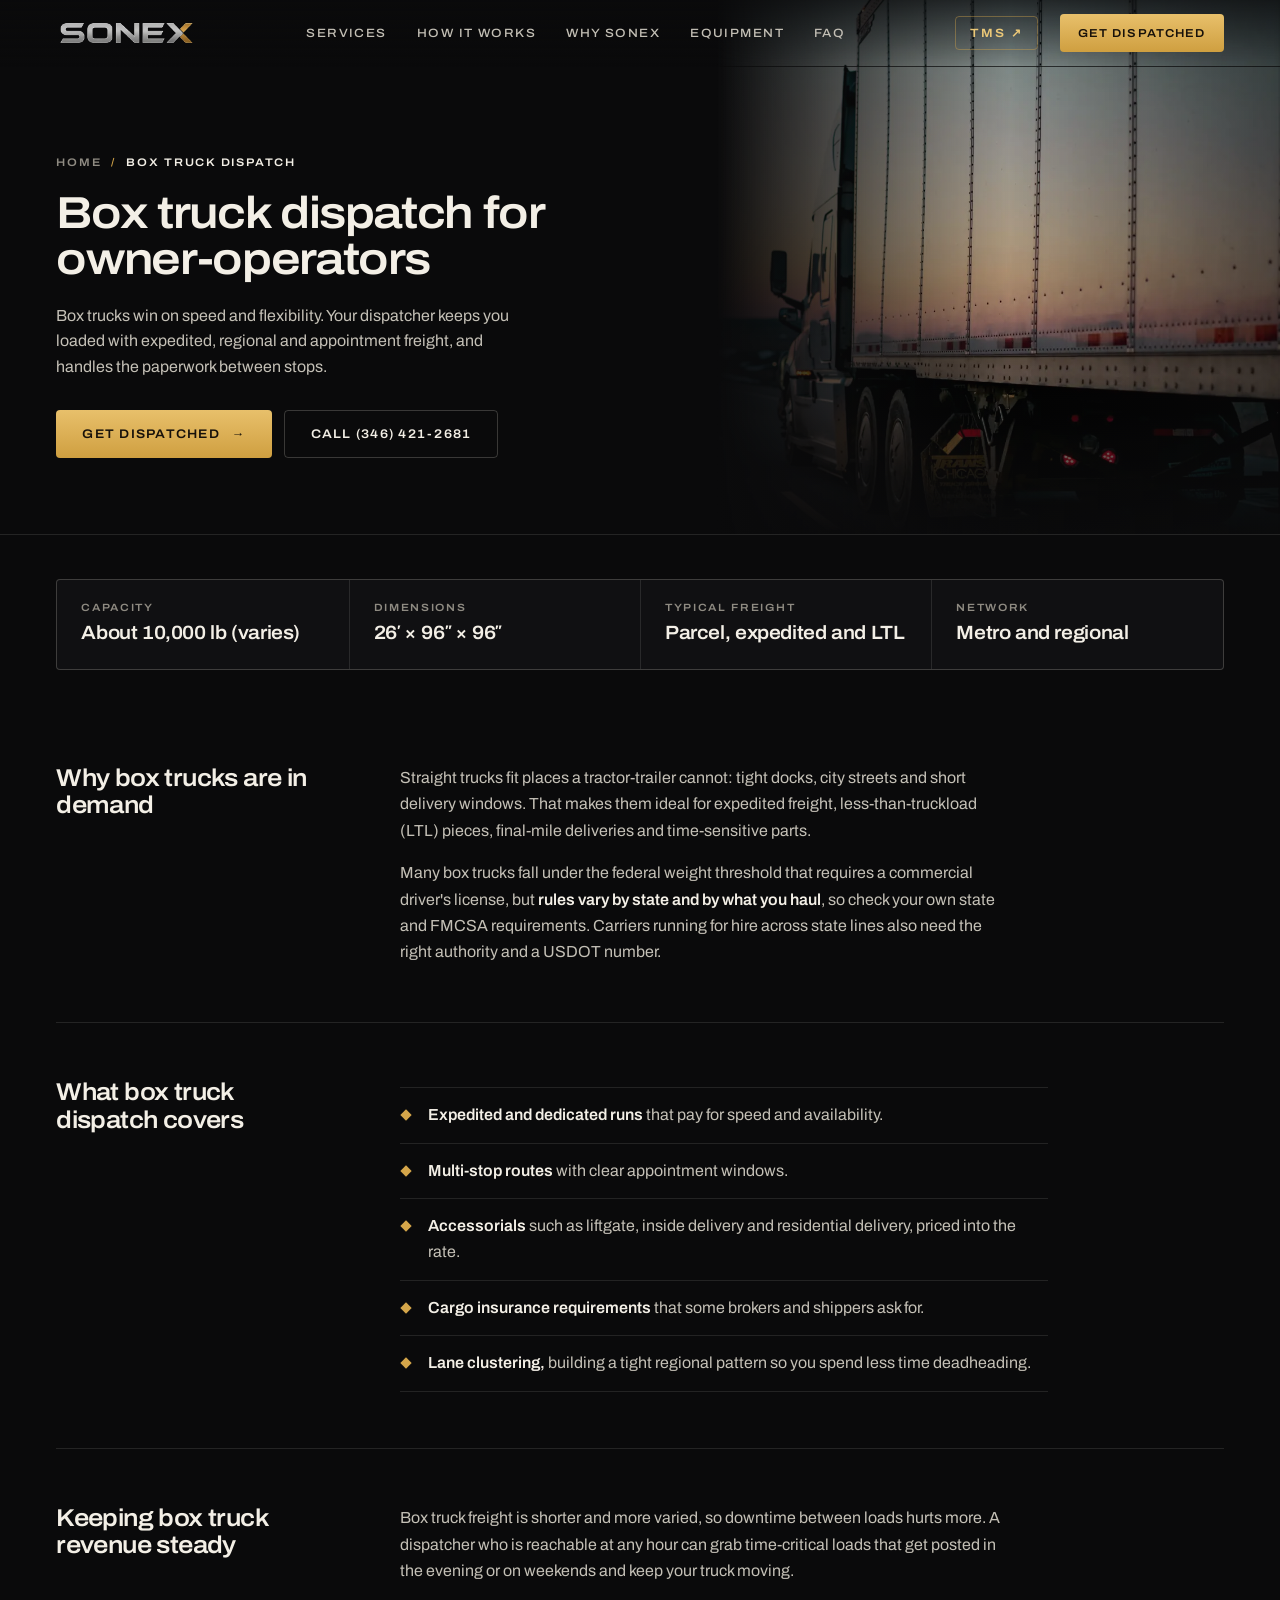
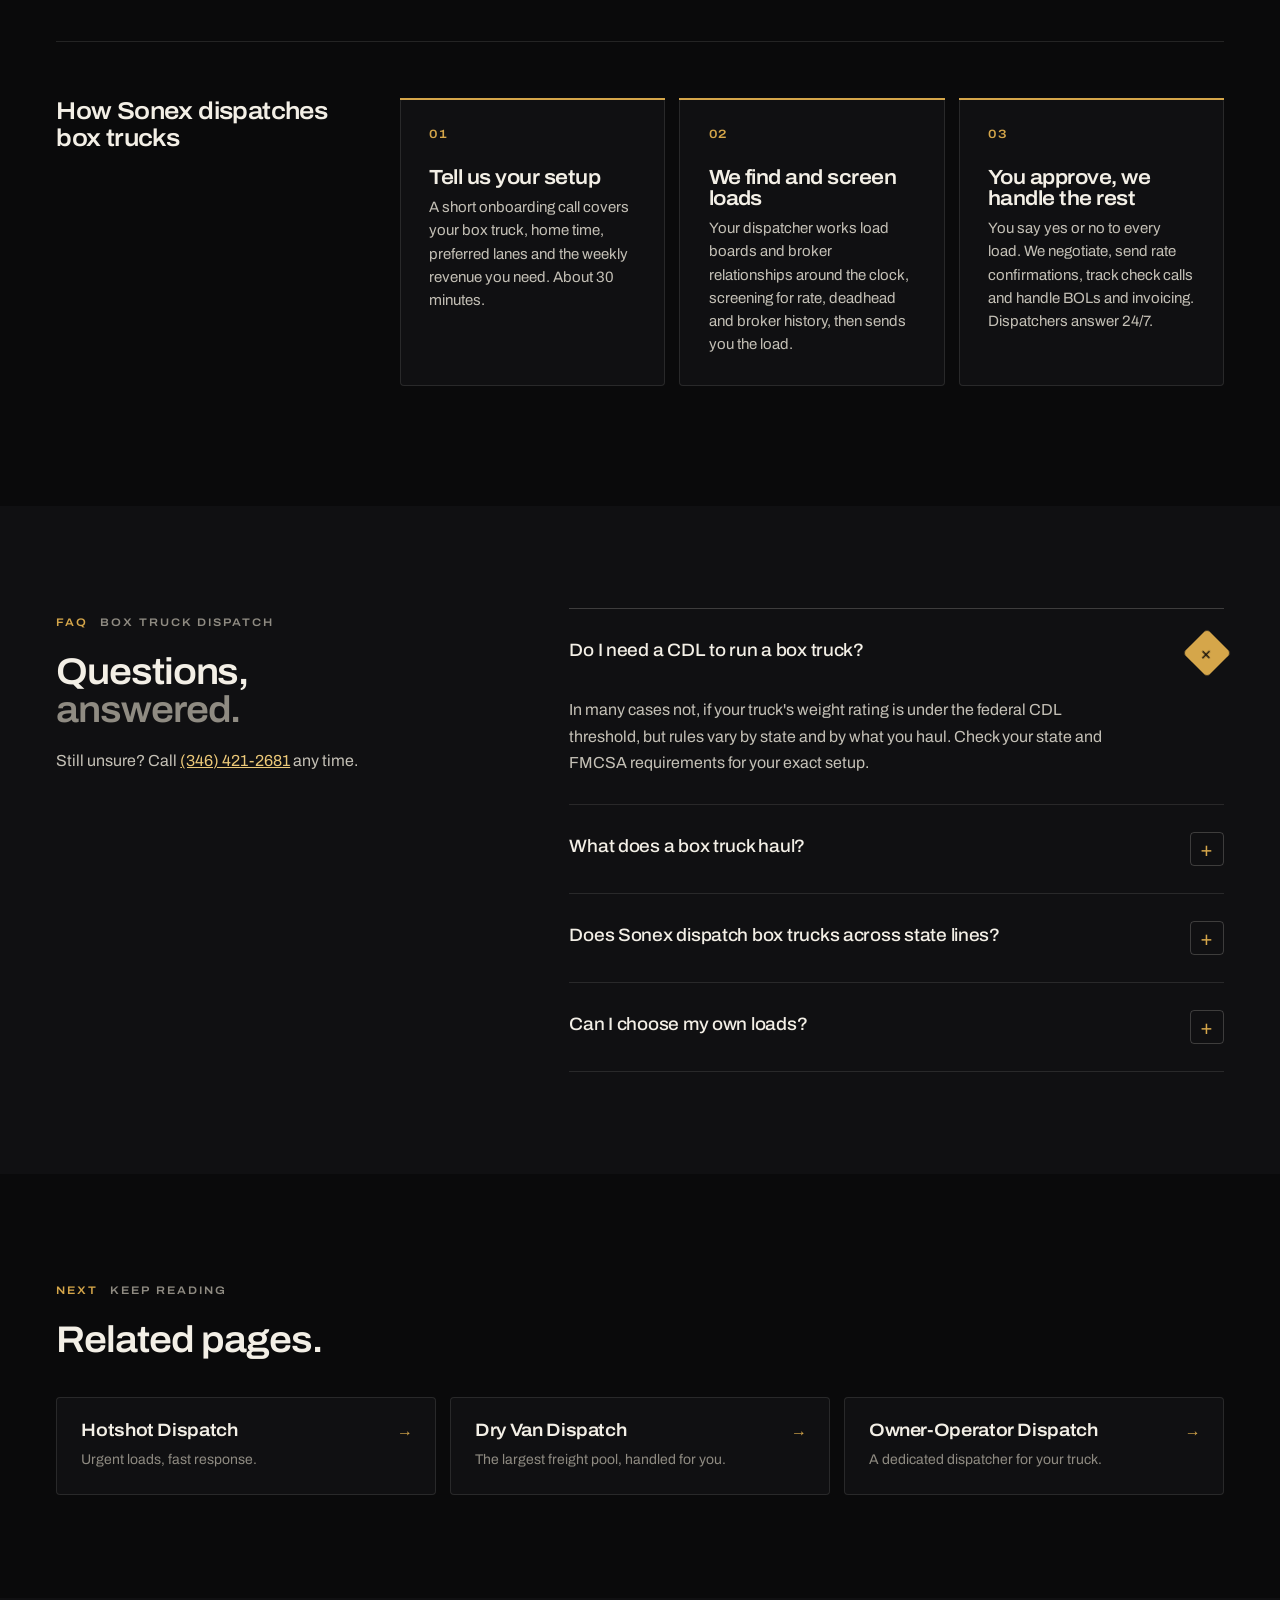
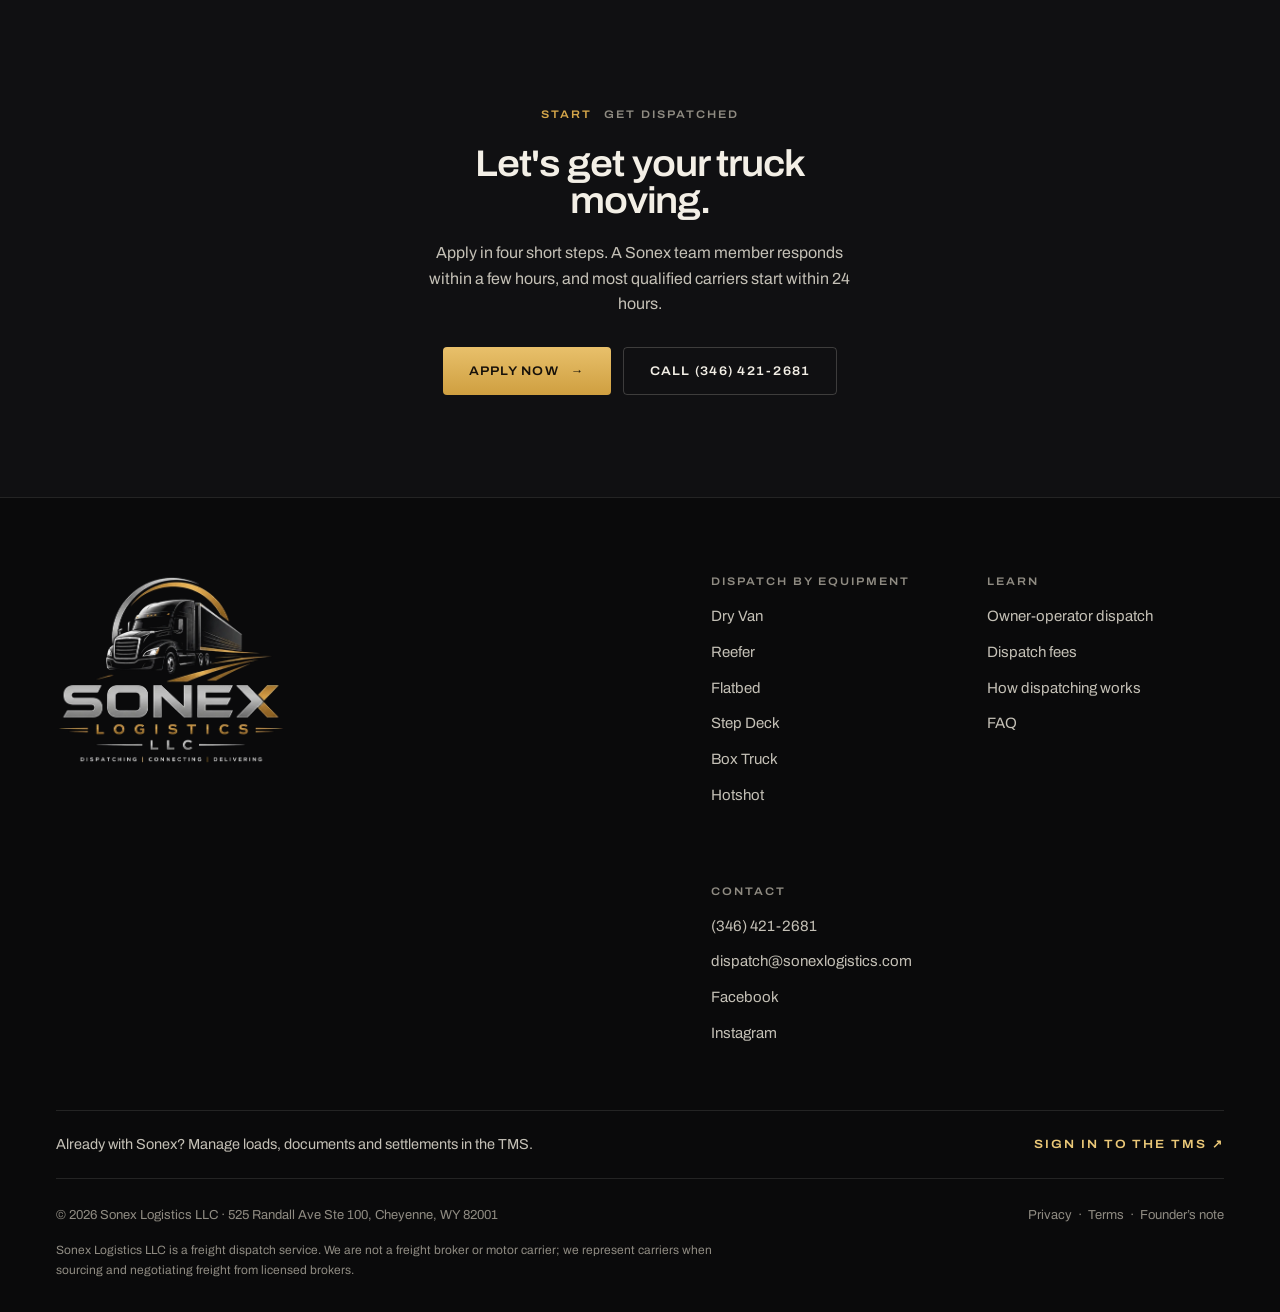
==== box-truck-dispatch.html @ 04ffe1ba "Add nine SEO pages: equipment, owner-operator dispatch, fees, how dispatching works Dedicated pages " ====
<!DOCTYPE html>
<html lang="en">
<head>
<meta charset="UTF-8" />
<meta name="viewport" content="width=device-width, initial-scale=1" />
<title>Box Truck Dispatch Service | Sonex Logistics</title>
<meta name="description" content="Box truck dispatch for owner-operators in all 48 states. Expedited and regional loads found, rates negotiated, paperwork done. Call (346) 421-2681." />
<link rel="canonical" href="https://sonexlogistics.com/box-truck-dispatch" />
<meta name="robots" content="index,follow,max-image-preview:large,max-snippet:-1,max-video-preview:-1" />
<meta name="author" content="Sonex Logistics LLC" />
<link rel="icon" type="image/png" href="/img/favicon-64.png" />
<link rel="apple-touch-icon" href="/img/favicon.png" />
<meta property="og:site_name" content="Sonex Logistics" /><meta property="og:locale" content="en_US" /><meta property="og:type" content="website" />
<meta property="og:title" content="Box Truck Dispatch Service | Sonex Logistics" /><meta property="og:description" content="Box truck dispatch for owner-operators in all 48 states. Expedited and regional loads found, rates negotiated, paperwork done. Call (346) 421-2681." /><meta property="og:url" content="https://sonexlogistics.com/box-truck-dispatch" />
<meta property="og:image" content="https://sonexlogistics.com/img/og-image.jpg" /><meta property="og:image:width" content="1200" /><meta property="og:image:height" content="630" />
<meta name="twitter:card" content="summary_large_image" /><meta name="twitter:title" content="Box Truck Dispatch Service | Sonex Logistics" /><meta name="twitter:description" content="Box truck dispatch for owner-operators in all 48 states. Expedited and regional loads found, rates negotiated, paperwork done. Call (346) 421-2681." /><meta name="twitter:image" content="https://sonexlogistics.com/img/og-image.jpg" />
<meta name="theme-color" content="#0a0a0b" />
<link rel="preload" href="/fonts/archivo.woff2" as="font" type="font/woff2" crossorigin />
<link rel="stylesheet" href="/site.css" />
<script type="application/ld+json">{"@context":"https://schema.org","@graph":[{"@type":"WebPage","@id":"https://sonexlogistics.com/box-truck-dispatch#webpage","url":"https://sonexlogistics.com/box-truck-dispatch","name":"Box Truck Dispatch Service | Sonex Logistics","description":"Box truck dispatch for owner-operators in all 48 states. Expedited and regional loads found, rates negotiated, paperwork done. Call (346) 421-2681.","inLanguage":"en-US","isPartOf":{"@id":"https://sonexlogistics.com/#website"},"about":{"@id":"https://sonexlogistics.com/#organization"},"breadcrumb":{"@id":"https://sonexlogistics.com/box-truck-dispatch#breadcrumb"},"speakable":{"@type":"SpeakableSpecification","cssSelector":["h1",".lead","#fqL .q:first-child .a p"]}},{"@type":"BreadcrumbList","@id":"https://sonexlogistics.com/box-truck-dispatch#breadcrumb","itemListElement":[{"@type":"ListItem","position":1,"name":"Home","item":"https://sonexlogistics.com/"},{"@type":"ListItem","position":2,"name":"Box Truck Dispatch","item":"https://sonexlogistics.com/box-truck-dispatch"}]},{"@type":"Service","@id":"https://sonexlogistics.com/box-truck-dispatch#service","name":"Box truck dispatch service","serviceType":"Box truck dispatch service","description":"Box truck dispatch for owner-operators in all 48 states. Expedited and regional loads found, rates negotiated, paperwork done. Call (346) 421-2681.","url":"https://sonexlogistics.com/box-truck-dispatch","provider":{"@id":"https://sonexlogistics.com/#organization"},"areaServed":{"@type":"Country","name":"United States","description":"All 48 contiguous states"}},{"@type":"FAQPage","@id":"https://sonexlogistics.com/box-truck-dispatch#faq","mainEntity":[{"@type":"Question","name":"Do I need a CDL to run a box truck?","acceptedAnswer":{"@type":"Answer","text":"In many cases not, if your truck's weight rating is under the federal CDL threshold, but rules vary by state and by what you haul. Check your state and FMCSA requirements for your exact setup."}},{"@type":"Question","name":"What does a box truck haul?","acceptedAnswer":{"@type":"Answer","text":"A box truck hauls enclosed freight such as parcel, expedited loads, LTL pieces, appointment deliveries and time-sensitive parts, typically up to about 10,000 lb depending on the truck."}},{"@type":"Question","name":"Does Sonex dispatch box trucks across state lines?","acceptedAnswer":{"@type":"Answer","text":"Yes. Sonex dispatches box truck owner-operators across all 48 contiguous states. Carriers hauling for hire across state lines need the proper authority and a USDOT number."}},{"@type":"Question","name":"Can I choose my own loads?","acceptedAnswer":{"@type":"Answer","text":"Yes. Sonex never forces dispatch. Your dispatcher presents each load and you approve or decline it."}}]}]}</script>
</head>
<body>
<a class="skip" href="#main">Skip to content</a>
<header class="nav" id="nav"><div class="w">
  <a class="logo" href="/" aria-label="Sonex Logistics home"><img src="/img/logo-word.webp" alt="Sonex" width="485" height="76"></a>
  <nav class="lk" id="lk" aria-label="Primary"><a href="/#services">Services</a><a href="/how-dispatching-works">How it works</a><a href="/#why">Why Sonex</a><a href="/#equipment">Equipment</a><a href="/#faq">FAQ</a></nav>
  <div class="nr">
    <a class="ph" href="tel:+13464212681">(346) 421-2681</a>
    <a class="tms" href="https://dispatch.sonexlogistics.com/sonex/login" aria-label="Sonex TMS sign in">TMS ↗</a>
    <a class="btn gd" href="/#contact">Get dispatched</a>
    <a class="btn gd mc" href="tel:+13464212681">Call</a>
    <button class="bg" id="bg" aria-label="Menu" aria-expanded="false"><svg width="18" height="18" viewBox="0 0 24 24" fill="none" stroke="#f3efe6" stroke-width="1.8" stroke-linecap="round"><path d="M4 8h16M4 16h16"/></svg></button>
  </div>
</div></header>
<main id="main">
<section class="pgh"><div class="pic"><img src="/img/dusk.webp" alt="Truck on the highway at dusk" style="--p:40% 40%" width="1600" height="1065" fetchpriority="high"></div>
  <div class="w"><div class="tx">
    <nav class="crumb" aria-label="Breadcrumb"><a href="/">Home</a><span>/</span><b style="color:var(--tx);font-weight:600">Box Truck Dispatch</b></nav>
    <h1>Box truck dispatch for owner-operators</h1>
    <p class="lead">Box trucks win on speed and flexibility. Your dispatcher keeps you loaded with expedited, regional and appointment freight, and handles the paperwork between stops.</p>
    <div class="cta"><a class="btn gd" href="/#contact">Get dispatched <span class="ar">→</span></a><a class="btn ol" href="tel:+13464212681">Call (346) 421-2681</a></div>
  </div></div></section>
<section style="padding-block:clamp(28px,3.4vw,48px) 0"><div class="w"><div class="fx rv"><div><small>Capacity</small><b>About 10,000 lb (varies)</b></div><div><small>Dimensions</small><b>26′ × 96″ × 96″</b></div><div><small>Typical freight</small><b>Parcel, expedited and LTL</b></div><div><small>Network</small><b>Metro and regional</b></div></div></div></section>
<section style="padding-block:clamp(20px,3vw,40px) clamp(40px,5vw,72px)"><div class="w"><div class="sec rv"><h2>Why box trucks are in demand</h2><div class="b"><p>Straight trucks fit places a tractor-trailer cannot: tight docks, city streets and short delivery windows. That makes them ideal for expedited freight, less-than-truckload (LTL) pieces, final-mile deliveries and time-sensitive parts.</p><p>Many box trucks fall under the federal weight threshold that requires a commercial driver's license, but <strong>rules vary by state and by what you haul</strong>, so check your own state and FMCSA requirements. Carriers running for hire across state lines also need the right authority and a USDOT number.</p></div></div><div class="sec rv"><h2>What box truck dispatch covers</h2><div class="b"><ul><li><b>Expedited and dedicated runs</b> that pay for speed and availability.</li><li><b>Multi-stop routes</b> with clear appointment windows.</li><li><b>Accessorials</b> such as liftgate, inside delivery and residential delivery, priced into the rate.</li><li><b>Cargo insurance requirements</b> that some brokers and shippers ask for.</li><li><b>Lane clustering,</b> building a tight regional pattern so you spend less time deadheading.</li></ul></div></div><div class="sec rv"><h2>Keeping box truck revenue steady</h2><div class="b"><p>Box truck freight is shorter and more varied, so downtime between loads hurts more. A dispatcher who is reachable at any hour can grab time-critical loads that get posted in the evening or on weekends and keep your truck moving.</p></div></div><div class="sec rv"><h2>How Sonex dispatches box trucks</h2><div class="b"><div class="ds"><div><span class="n">01</span><h3>Tell us your setup</h3><p>A short onboarding call covers your box truck, home time, preferred lanes and the weekly revenue you need. About 30 minutes.</p></div><div><span class="n">02</span><h3>We find and screen loads</h3><p>Your dispatcher works load boards and broker relationships around the clock, screening for rate, deadhead and broker history, then sends you the load.</p></div><div><span class="n">03</span><h3>You approve, we handle the rest</h3><p>You say yes or no to every load. We negotiate, send rate confirmations, track check calls and handle BOLs and invoicing. Dispatchers answer 24/7.</p></div></div></div></div></div></section>
<section class="alt" id="faq"><div class="w fq">
  <div><span class="lab"><b>FAQ</b>Box Truck Dispatch</span><h2 class="h2">Questions,<br><em>answered.</em></h2><p class="lead">Still unsure? Call <a href="tel:+13464212681" style="color:var(--gold2);text-decoration:underline">(346) 421-2681</a> any time.</p></div>
  <div id="fqL">
<div class="q o"><h3><button type="button" aria-expanded="true" aria-controls="f0">Do I need a CDL to run a box truck?<i>+</i></button></h3><div class="a" id="f0"><p>In many cases not, if your truck&#x27;s weight rating is under the federal CDL threshold, but rules vary by state and by what you haul. Check your state and FMCSA requirements for your exact setup.</p></div></div>
<div class="q"><h3><button type="button" aria-expanded="false" aria-controls="f1">What does a box truck haul?<i>+</i></button></h3><div class="a" id="f1"><p>A box truck hauls enclosed freight such as parcel, expedited loads, LTL pieces, appointment deliveries and time-sensitive parts, typically up to about 10,000 lb depending on the truck.</p></div></div>
<div class="q"><h3><button type="button" aria-expanded="false" aria-controls="f2">Does Sonex dispatch box trucks across state lines?<i>+</i></button></h3><div class="a" id="f2"><p>Yes. Sonex dispatches box truck owner-operators across all 48 contiguous states. Carriers hauling for hire across state lines need the proper authority and a USDOT number.</p></div></div>
<div class="q"><h3><button type="button" aria-expanded="false" aria-controls="f3">Can I choose my own loads?<i>+</i></button></h3><div class="a" id="f3"><p>Yes. Sonex never forces dispatch. Your dispatcher presents each load and you approve or decline it.</p></div></div>
</div>
</div></section>
<section><div class="w"><span class="lab"><b>Next</b>Keep reading</span><h2 class="h2">Related pages.</h2><div class="rel"><a href="/hotshot-dispatch"><i>→</i><b>Hotshot Dispatch</b><span>Urgent loads, fast response.</span></a><a href="/dry-van-dispatch"><i>→</i><b>Dry Van Dispatch</b><span>The largest freight pool, handled for you.</span></a><a href="/owner-operator-dispatch"><i>→</i><b>Owner-Operator Dispatch</b><span>A dedicated dispatcher for your truck.</span></a></div></div></section>
<section class="band2 alt"><div class="w"><span class="lab"><b>Start</b>Get dispatched</span><h2 class="h2">Let's get your truck moving.</h2><p class="lead" style="margin-inline:auto">Apply in four short steps. A Sonex team member responds within a few hours, and most qualified carriers start within 24 hours.</p><div class="cta"><a class="btn gd" href="/#contact">Apply now <span class="ar">→</span></a><a class="btn ol" href="tel:+13464212681">Call (346) 421-2681</a></div></div></section>
</main>
<footer><div class="w">
  <div class="fm"><div><a href="/"><img src="/img/logo-full.webp" alt="Sonex Logistics LLC. Dispatching, Connecting, Delivering." width="485" height="400" loading="lazy"></a></div>
    <div class="fc"><div><small>Dispatch by equipment</small><a href="/dry-van-dispatch">Dry Van</a><a href="/reefer-dispatch">Reefer</a><a href="/flatbed-dispatch">Flatbed</a><a href="/step-deck-dispatch">Step Deck</a><a href="/box-truck-dispatch">Box Truck</a><a href="/hotshot-dispatch">Hotshot</a></div><div><small>Learn</small><a href="/owner-operator-dispatch">Owner-operator dispatch</a><a href="/dispatch-fees">Dispatch fees</a><a href="/how-dispatching-works">How dispatching works</a><a href="/#faq">FAQ</a></div><div><small>Contact</small><a href="tel:+13464212681">(346) 421-2681</a><a href="mailto:dispatch@sonexlogistics.com">dispatch@sonexlogistics.com</a><a href="https://www.facebook.com/share/1G1TTiNGNM/" target="_blank" rel="noopener">Facebook</a><a href="https://www.instagram.com/sonexlogisticsllc/" target="_blank" rel="noopener">Instagram</a></div></div></div>
  <div class="fts"><span>Already with Sonex? Manage loads, documents and settlements in the TMS.</span><a href="https://dispatch.sonexlogistics.com/sonex/login">Sign in to the TMS ↗</a></div>
  <div class="fb2"><span>© <span id="yr">2026</span> Sonex Logistics LLC · 525 Randall Ave Ste 100, Cheyenne, WY 82001</span><span><a href="/#privacy">Privacy</a> &nbsp;·&nbsp; <a href="/#terms">Terms</a> &nbsp;·&nbsp; <a href="/#founder">Founder’s note</a></span></div>
  <p class="dc">Sonex Logistics LLC is a freight dispatch service. We are not a freight broker or motor carrier; we represent carriers when sourcing and negotiating freight from licensed brokers.</p>
</div></footer>
<a class="btn gd call" href="tel:+13464212681">Call dispatch</a>
<script>
const $=(s,c=document)=>c.querySelector(s),$$=(s,c=document)=>[...c.querySelectorAll(s)];
$('#bg').onclick=e=>{const o=$('#lk').classList.toggle('o');e.currentTarget.setAttribute('aria-expanded',o)};
const nav=$('#nav'),cb=$('.call');function fx(){const y=scrollY;nav.classList.toggle('s',y>24);cb.classList.toggle('v',y>innerHeight*.9)}
addEventListener('scroll',()=>requestAnimationFrame(fx),{passive:true});requestAnimationFrame(fx);
$('#fqL').addEventListener('click',e=>{const b=e.target.closest('button');if(!b)return;const q=b.closest('.q'),o=q.classList.contains('o');$$('.q').forEach(x=>{x.classList.remove('o');$('button',x).setAttribute('aria-expanded',false)});if(!o){q.classList.add('o');b.setAttribute('aria-expanded',true)}});
$('#yr').textContent=new Date().getFullYear();
const io=new IntersectionObserver(es=>es.forEach(x=>{if(x.isIntersecting){x.target.classList.add('in');io.unobserve(x.target)}}),{threshold:.1});$$('.rv').forEach(el=>io.observe(el));
</script>
</body>
</html>
---- site.css ----
@font-face{font-family:Archivo;font-weight:400 700;font-stretch:100% 125%;font-display:swap;src:url(fonts/archivo.woff2) format("woff2")}
:root{
  /* 60 / 30 / 10 : near-black base, charcoal surfaces, gold accent */
  --bg:#0a0a0b;--s1:#101012;--s2:#161619;--s3:#1d1d21;
  --tx:#f3efe6;--tx2:#c4c0b6;--mu:#8f8b82;
  --gold:#d5a64a;--gold2:#ebc878;--gold3:#8f6a25;
  --ln:rgba(243,239,230,.11);--ln2:rgba(243,239,230,.2);
  --f:Archivo,"Helvetica Neue",Arial,sans-serif;
  --r:4px;--pad:clamp(20px,4.4vw,72px)
}
*{box-sizing:border-box;margin:0;padding:0}
html{scroll-behavior:smooth;scroll-padding-top:76px;-webkit-text-size-adjust:100%}
body{background:var(--bg);color:var(--tx);font:400 16px/1.65 var(--f);font-stretch:100%;-webkit-font-smoothing:antialiased;overflow-x:hidden}
a{color:inherit;text-decoration:none}img{display:block;max-width:100%}button{font:inherit;color:inherit;background:none;border:0;cursor:pointer}
.w{width:min(1240px,100% - 2*var(--pad));margin-inline:auto}
h1,h2,h3{font-weight:600;line-height:1.02}
.lab{font:600 11px var(--f);font-stretch:112%;letter-spacing:.18em;text-transform:uppercase;color:var(--mu)}
.lab b{color:var(--gold);font-weight:600;margin-right:12px}
section{padding-block:clamp(64px,8vw,120px)}
.alt{background:var(--s1)}
.h2{font-size:clamp(26px,2.9vw,42px);font-stretch:108%;letter-spacing:-.03em;margin-top:18px}
.h2 em{font-style:normal;color:var(--mu)}
.lead{font-size:clamp(16px,1.15vw,18px);color:var(--tx2);max-width:48ch;margin-top:20px;line-height:1.6}
:focus-visible{outline:2px solid var(--gold);outline-offset:3px}
.skip{position:absolute;left:-999px}.skip:focus{left:8px;top:8px;z-index:99;background:#fff;color:#000;padding:10px}
.btn{display:inline-flex;align-items:center;justify-content:center;gap:12px;height:48px;padding:0 26px;border-radius:var(--r);font:600 12.5px var(--f);font-stretch:110%;letter-spacing:.1em;text-transform:uppercase;transition:background .25s,color .25s,border-color .25s,transform .2s;white-space:nowrap}
.btn:active{transform:scale(.98)}
.gd{background:linear-gradient(180deg,#e8c06b,#cf9f40);color:#17110a}.gd:hover{background:linear-gradient(180deg,#f3d083,#dcae52)}
.ol{border:1px solid var(--ln2);color:var(--tx)}.ol:hover{border-color:var(--gold);color:var(--gold2)}
.ar{display:inline-block;transition:transform .25s}.btn:hover .ar{transform:translateX(5px)}

/* NAV */
.nav{position:fixed;inset:0 0 auto;z-index:60;border-bottom:1px solid transparent;transition:background .35s,border-color .35s}
.nav:not(.s){background:linear-gradient(180deg,rgba(10,10,11,.72),rgba(10,10,11,0))}.nav.s{background:rgba(10,10,11,.88);backdrop-filter:blur(14px);border-color:var(--ln)}
.nav .w{display:flex;align-items:center;justify-content:space-between;height:66px;gap:24px}
.nav .logo{flex:none}.nav .logo img{height:22px;width:auto;flex:none;max-width:none}
.lk{display:flex;gap:30px;white-space:nowrap;font:500 12px var(--f);font-stretch:110%;letter-spacing:.12em;text-transform:uppercase;color:var(--tx2)}.lk a:hover{color:var(--gold2)}
.nr{display:flex;align-items:center;gap:22px}
.ph{white-space:nowrap;font:500 14px var(--f);font-stretch:108%;letter-spacing:.04em;color:var(--tx2)}.ph:hover{color:var(--tx)}
.tms{white-space:nowrap;font:600 12px var(--f);font-stretch:112%;letter-spacing:.16em;text-transform:uppercase;color:var(--gold2);border:1px solid rgba(213,166,74,.4);padding:9px 14px;border-radius:var(--r);transition:.2s}.tms:hover{background:rgba(213,166,74,.12);border-color:var(--gold)}
.nr .btn{height:38px;padding:0 18px;font-size:11.5px}
.bg{display:none;width:42px;height:42px;border:1px solid var(--ln2);border-radius:var(--r);place-items:center}
.nr .btn.mc{display:none}
@media(max-width:1180px){.lk{position:fixed;inset:72px 0 auto;background:rgba(10,10,11,.99);flex-direction:column;gap:0;padding:6px var(--pad) 26px;font-size:17px;display:none}.lk.o{display:flex}.lk a{padding:18px 0;border-bottom:1px solid var(--ln)}.bg{display:grid}.nr .ph,.nr .btn.gd:not(.mc){display:none}.nr .btn.mc{display:inline-flex}}

/* HERO: text on solid black, photo fades in from the right */
.hero{position:relative;min-height:100svh;padding:0;display:flex;flex-direction:column;justify-content:space-between;isolation:isolate;overflow:hidden;background:var(--bg)}
.hero .pic{position:absolute;top:0;right:0;bottom:0;width:62%;z-index:-1;overflow:hidden}
.hero .pic img{width:100%;height:100%;object-fit:cover;object-position:14% 50%;transform:scale(1.07);animation:kb 20s cubic-bezier(.2,.6,.2,1) forwards}
@keyframes kb{to{transform:scale(1)}}
.hero .pic::after{content:"";position:absolute;inset:0;background:linear-gradient(90deg,var(--bg) 0,rgba(10,10,11,.86) 10%,rgba(10,10,11,.45) 22%,rgba(10,10,11,.12) 32%,transparent 40%),linear-gradient(0deg,rgba(10,10,11,.95) 0,rgba(10,10,11,0) 38%),linear-gradient(180deg,rgba(10,10,11,.5),transparent 24%)}
.hero .tp{padding-top:clamp(104px,15vh,180px)}.hero .tpi{max-width:min(54%,700px)}
.hero h1{font-size:clamp(30px,3.7vw,56px);font-stretch:116%;letter-spacing:-.025em;line-height:.98;text-transform:uppercase;margin:28px 0 0}
.hero h1 span{color:var(--gold)}
.hero .sb{font-size:clamp(16px,1.3vw,19px);color:var(--tx2);margin:22px 0 30px;max-width:34ch;line-height:1.5}
.cta{display:flex;flex-wrap:wrap;gap:12px}
.st{display:grid;grid-template-columns:repeat(4,1fr);margin-top:clamp(40px,7vh,84px);border-top:1px solid var(--ln2)}
.st div{padding:24px 24px 30px 0}.st div+div{padding-left:26px;border-left:1px solid var(--ln)}
.st b{display:block;font:600 clamp(26px,3vw,44px)/1 var(--f);font-stretch:116%;letter-spacing:-.03em;color:var(--tx)}
.st span{display:block;font:600 10.5px var(--f);font-stretch:112%;letter-spacing:.18em;text-transform:uppercase;color:var(--mu);margin-top:12px}
@media(max-width:1000px){
  .hero .pic img{animation:none;transform:none}
  .hero .pic{width:100%;height:58svh;bottom:auto}
  .hero .pic::after{background:linear-gradient(180deg,rgba(10,10,11,.55) 0,transparent 22%,transparent 52%,var(--bg) 100%)}
  .hero .pic img{object-position:38% 50%}
  .hero .tp{padding-top:calc(58svh - 120px)}.hero .tpi{max-width:none}
  .st{grid-template-columns:1fr 1fr}.st div:nth-child(3){border-left:0;padding-left:0}.st div:nth-child(n+3){border-top:1px solid var(--ln)}}

/* TICKER */
.tk{overflow:hidden;background:var(--s1);border-block:1px solid var(--ln);padding:21px 0}
.tk div{display:flex;gap:46px;width:max-content;animation:tk 44s linear infinite;font:600 12px var(--f);font-stretch:115%;letter-spacing:.24em;text-transform:uppercase;color:var(--mu)}
.tk span::after{content:"";display:inline-block;width:5px;height:5px;background:var(--gold);transform:rotate(45deg);margin-left:46px;vertical-align:middle}
@keyframes tk{to{transform:translateX(-50%)}}

/* STOP / HANDLE */
.shd{max-width:640px;margin-bottom:clamp(30px,3.6vw,48px)}
.cmp{display:grid;grid-template-columns:1fr 1fr;gap:14px}
.cm{border:1px solid var(--ln);border-radius:var(--r);padding:clamp(22px,2.4vw,34px);background:var(--s1);position:relative}
.cm h3{font:600 11px var(--f);font-stretch:112%;letter-spacing:.18em;text-transform:uppercase;margin-bottom:8px;color:var(--mu)}
.cm ul{list-style:none}
.cm li{display:flex;gap:14px;align-items:center;min-height:62px;padding:12px 0;border-top:1px solid var(--ln);font-size:clamp(15px,1.2vw,17px);line-height:1.4}
.cm li::before{content:"";flex:none;width:22px;height:22px;border-radius:50%;background-repeat:no-repeat;background-position:center;background-size:12px}
.cm-a li{color:var(--mu)}
.cm-a li::before{border:1px solid var(--ln2);background-image:url("data:image/svg+xml,%3Csvg xmlns='http://www.w3.org/2000/svg' viewBox='0 0 24 24' fill='none' stroke='%238f8b82' stroke-width='2.6' stroke-linecap='round'%3E%3Cpath d='M6 6l12 12M18 6L6 18'/%3E%3C/svg%3E")}
.cm-b{background:var(--s2);border-color:rgba(213,166,74,.42)}
.cm-b::before{content:"";position:absolute;left:-1px;right:-1px;top:-1px;height:2px;background:var(--gold)}
.cm-b h3{color:var(--gold)}
.cm-b li{color:var(--tx)}
.cm-b li::before{background-color:var(--gold);background-image:url("data:image/svg+xml,%3Csvg xmlns='http://www.w3.org/2000/svg' viewBox='0 0 24 24' fill='none' stroke='%2317110a' stroke-width='3' stroke-linecap='round' stroke-linejoin='round'%3E%3Cpath d='M5 12.5l4.5 4.5L19 7.5'/%3E%3C/svg%3E")}
.shc{display:flex;justify-content:space-between;align-items:center;gap:20px;flex-wrap:wrap;margin-top:clamp(26px,3vw,40px);color:var(--tx2)}
@media(max-width:800px){.cmp{grid-template-columns:1fr}}
/* HOW */
.hw{display:grid;grid-template-columns:.85fr 1.15fr;gap:clamp(30px,7vw,120px);align-items:start}
.sk{position:sticky;top:112px}
.drv{margin-top:44px;border-radius:var(--r);overflow:hidden;aspect-ratio:4/3;border:1px solid var(--ln)}.drv img{width:100%;height:100%;object-fit:cover;object-position:60% 30%}
.drv+small{display:block;margin-top:12px;font:500 12px var(--f);font-stretch:108%;letter-spacing:.14em;text-transform:uppercase;color:var(--mu)}
.stp{border-top:1px solid var(--ln2)}
.stp>div{display:grid;grid-template-columns:clamp(74px,9vw,150px) 1fr;gap:20px;padding:clamp(36px,4.4vw,60px) 0;border-bottom:1px solid var(--ln);opacity:.7;transition:opacity .5s}
.stp>div.on{opacity:1}
.stp .n{font:600 clamp(34px,3.8vw,56px)/.9 var(--f);font-stretch:116%;letter-spacing:-.04em;color:var(--gold)}
.stp h3{font-size:clamp(21px,2vw,28px);font-stretch:110%;letter-spacing:-.03em;margin-bottom:14px}.stp p{color:var(--tx2);max-width:42ch}
.stp em{display:inline-block;margin-top:20px;font:600 11px var(--f);font-stretch:112%;letter-spacing:.18em;text-transform:uppercase;font-style:normal;color:var(--gold2);border:1px solid rgba(213,166,74,.4);padding:7px 12px;border-radius:var(--r)}
@media(max-width:900px){.hw{grid-template-columns:1fr}.sk{position:static}.stp>div{opacity:1}.drv{display:none}.drv+small{display:none}}

/* SERVICES */
.sv-h{display:flex;justify-content:space-between;align-items:end;gap:40px;flex-wrap:wrap;margin-bottom:clamp(36px,5vw,64px)}
.sv-r{display:flex;flex-direction:column;gap:26px;align-items:flex-start}
.arw{display:flex;gap:10px}
.arw button{width:54px;height:54px;border:1px solid var(--ln2);border-radius:var(--r);display:grid;place-items:center;font-size:20px;color:var(--tx);transition:.25s}
.arw button:hover{border-color:var(--gold);color:var(--gold2);background:rgba(213,166,74,.08)}
.arw button:disabled{opacity:.3;pointer-events:none}
.rail{display:flex;gap:14px;overflow-x:auto;scroll-snap-type:x mandatory;scrollbar-width:none;-webkit-overflow-scrolling:touch;padding:0 max(var(--pad),calc((100vw - 1360px)/2)) 6px;scroll-padding-left:max(var(--pad),calc((100vw - 1360px)/2))}
.rail::-webkit-scrollbar{display:none}
.cd{position:relative;flex:none;width:clamp(272px,26vw,404px);aspect-ratio:3/4.1;scroll-snap-align:start;border-radius:var(--r);overflow:hidden;border:1px solid var(--ln);background:#000;display:flex;flex-direction:column;justify-content:space-between;padding:clamp(22px,2vw,30px);isolation:isolate}
.cd img{position:absolute;inset:0;width:100%;height:100%;object-fit:cover;object-position:var(--p,50% 50%);transform:scale(var(--s,1));transform-origin:var(--p,50% 50%);z-index:-2;transition:transform 1.1s cubic-bezier(.2,.8,.2,1);filter:saturate(.92)}
.cd:hover img{transform:scale(calc(var(--s,1)*1.06))}
.cd::before{content:"";position:absolute;inset:0;z-index:-1;background:linear-gradient(180deg,rgba(10,10,11,.62) 0,rgba(10,10,11,0) 30%,rgba(10,10,11,.5) 52%,rgba(10,10,11,.96) 100%)}
.cd::after{content:"";position:absolute;left:0;right:0;bottom:0;height:3px;background:var(--gold);transform:scaleX(0);transform-origin:left;transition:transform .55s cubic-bezier(.2,.8,.2,1)}
.cd:hover::after{transform:scaleX(1)}
.cd .n{font:600 13px var(--f);font-stretch:118%;letter-spacing:.16em;color:var(--gold2)}
.cd h3{font-size:clamp(20px,1.7vw,24px);font-stretch:112%;letter-spacing:-.035em;margin-bottom:12px;line-height:1.02}
.cd p{color:var(--tx2);font-size:14.5px;max-width:28ch;line-height:1.5}
.rp{height:2px;background:var(--ln);margin:30px max(var(--pad),calc((100vw - 1360px)/2)) 0;position:relative}.rp i{position:absolute;left:0;top:0;height:100%;width:30%;background:var(--gold);transition:left .15s linear}

/* PHOTO BANDS */
.bd{position:relative;min-height:90vh;padding:0;display:flex;align-items:flex-end;overflow:hidden;isolation:isolate}
.bd img{position:absolute;inset:-6% 0;width:100%;height:112%;object-fit:cover;z-index:-2}
.bd::before{content:"";position:absolute;inset:0;z-index:-1;background:linear-gradient(0deg,rgba(10,10,11,.97),rgba(10,10,11,.2) 62%,rgba(10,10,11,.55))}
.bd .w{padding-block:clamp(56px,9vw,128px)}
.bd h2{font-size:clamp(28px,4.4vw,64px);font-stretch:116%;letter-spacing:-.03em;line-height:.96;text-transform:uppercase;max-width:11ch}
.bd p{font-size:clamp(16px,1.3vw,19px);color:var(--tx2);margin-top:28px;max-width:32ch;line-height:1.45}
.bd .cta{margin-top:34px}
@media(min-width:901px){.bd.top{align-items:flex-start}.bd.top .w{padding-top:clamp(110px,16vh,190px)}.bd.top::before{background:linear-gradient(180deg,rgba(10,10,11,.88),rgba(10,10,11,.15) 55%,rgba(10,10,11,.6))}}
@media(max-width:1380px){.nr .ph{display:none}}
.bd.c{align-items:center;text-align:center;min-height:78vh}.bd.c h2{margin-inline:auto;max-width:15ch}.bd.c p{margin-inline:auto}.bd.c .cta{justify-content:center}

/* WHY */
.wy{display:grid;grid-template-columns:.8fr 1.2fr;gap:clamp(30px,6vw,110px);align-items:start}
.wy figure{position:sticky;top:100px;border-radius:var(--r);overflow:hidden;aspect-ratio:4/5;border:1px solid var(--ln)}
.wy figure img{width:100%;height:100%;object-fit:cover}
.wy figcaption{position:absolute;left:0;right:0;bottom:0;padding:48px 20px 18px;background:linear-gradient(0deg,rgba(10,10,11,.9),transparent);font:600 11.5px var(--f);font-stretch:112%;letter-spacing:.2em;text-transform:uppercase;color:var(--tx)}
.wl{border-top:1px solid var(--ln2);margin-top:clamp(34px,4vw,56px)}
.wl>div{display:grid;grid-template-columns:64px 1fr;gap:14px;padding:clamp(26px,2.8vw,38px) 0;border-bottom:1px solid var(--ln)}
.wl .n{font:600 14px var(--f);font-stretch:118%;letter-spacing:.14em;color:var(--gold);padding-top:9px}
.wl h3{font-size:clamp(20px,1.8vw,25px);font-stretch:110%;letter-spacing:-.03em;margin-bottom:10px}.wl p{color:var(--tx2);max-width:46ch}
@media(max-width:900px){.wy{grid-template-columns:1fr}.wy figure{position:relative;top:0;aspect-ratio:16/11}}

/* CALC */
.cg{display:grid;grid-template-columns:1fr 1fr;gap:clamp(30px,6vw,110px);align-items:center}
.cc{border:1px solid var(--ln2);border-radius:var(--r);padding:clamp(26px,3.6vw,52px);background:var(--bg)}
.sl{margin-bottom:36px}.sr{display:flex;justify-content:space-between;align-items:baseline;margin-bottom:18px;color:var(--tx2);font-size:15px}.sr output{font:600 clamp(22px,2vw,28px)/1 var(--f);font-stretch:114%;letter-spacing:-.03em;color:var(--tx)}
input[type=range]{-webkit-appearance:none;appearance:none;width:100%;height:2px;background:linear-gradient(90deg,var(--gold) var(--p,50%),rgba(243,239,230,.2) var(--p,50%));outline:0}
input[type=range]::-webkit-slider-thumb{-webkit-appearance:none;width:22px;height:22px;border-radius:50%;background:var(--gold2);border:4px solid var(--bg);box-shadow:0 0 0 1px var(--gold);cursor:grab}
input[type=range]::-moz-range-thumb{width:16px;height:16px;border-radius:50%;background:var(--gold2);border:3px solid var(--bg);outline:1px solid var(--gold);cursor:grab}
.rs{display:grid;grid-template-columns:1fr 1fr;border-top:1px solid var(--ln);padding-top:30px}.rs div+div{padding-left:26px;border-left:1px solid var(--ln)}
.rs small{font:600 11px var(--f);font-stretch:112%;letter-spacing:.18em;text-transform:uppercase;color:var(--mu)}.rs b{display:block;font:600 clamp(24px,2.6vw,38px)/1.05 var(--f);font-stretch:114%;letter-spacing:-.04em;margin-top:10px}
.up{margin-top:28px;padding:20px 22px;border:1px solid rgba(213,166,74,.4);background:rgba(213,166,74,.07);border-radius:var(--r);display:flex;justify-content:space-between;align-items:center;gap:14px;flex-wrap:wrap;color:var(--tx2);font-size:15px}
.up b{color:var(--tx);font-weight:600}.up strong{font:600 clamp(20px,1.8vw,26px)/1 var(--f);font-stretch:114%;letter-spacing:-.03em;color:var(--gold2)}
.dis{font-size:12px;color:var(--mu);margin-top:20px}
@media(max-width:900px){.cg{grid-template-columns:1fr}}

/* EQUIPMENT */
.eq{display:grid;grid-template-columns:1.15fr .85fr;gap:clamp(30px,6vw,110px);margin-top:clamp(40px,6vw,84px);align-items:start}
.el{border-top:1px solid var(--ln2)}
.el button{display:grid;grid-template-columns:56px 1fr;width:100%;text-align:left;align-items:baseline;padding:clamp(14px,1.8vw,24px) 0;border-bottom:1px solid var(--ln);font-size:clamp(26px,3.1vw,44px);font-stretch:114%;letter-spacing:-.035em;line-height:1;font-weight:600;color:#7d7a72;transition:color .3s,padding .35s}
.el button i{font:600 12px var(--f);font-stretch:118%;letter-spacing:.12em;font-style:normal;color:var(--mu);align-self:center}
.el button:hover,.el button.on{color:var(--tx);padding-left:10px}.el button.on i{color:var(--gold)}
.epw{position:sticky;top:108px}.ep[hidden]{display:none}.ep{background:var(--s2);border:1px solid var(--ln2);border-top:2px solid var(--gold);border-radius:var(--r);padding:clamp(26px,3vw,42px);min-height:380px;display:flex;flex-direction:column;justify-content:space-between;gap:28px}
.ep h3{font-size:clamp(22px,2.1vw,30px);font-stretch:114%;letter-spacing:-.035em;margin:14px 0 12px}.ep p{color:var(--tx2)}
.ep dl{display:grid;grid-template-columns:1fr 1fr;gap:1px;background:var(--ln);border:1px solid var(--ln);border-radius:var(--r);overflow:hidden}
.ep dl div{background:var(--s2);padding:15px 17px}.ep dt{font:600 10.5px var(--f);font-stretch:112%;letter-spacing:.16em;text-transform:uppercase;color:var(--mu)}.ep dd{font-size:17px;margin-top:5px}
@media(max-width:900px){.eq{grid-template-columns:1fr}.epw{position:relative;top:0;order:-1}}

/* TMS BANNER */
.tb{padding-block:clamp(28px,4vw,56px)}
.tbn{display:grid;grid-template-columns:auto 1fr auto;gap:clamp(18px,3vw,48px);align-items:center;border:1px solid var(--ln2);border-radius:var(--r);padding:clamp(24px,3vw,40px) clamp(24px,3.4vw,50px);background:var(--s2)}
.tbn img{width:96px;height:auto}
.tbn h3{font-size:clamp(19px,1.7vw,24px);font-stretch:112%;letter-spacing:-.03em;margin:10px 0 8px}.tbn p{color:var(--tx2);max-width:58ch;font-size:15.5px}
@media(max-width:800px){.tbn{grid-template-columns:1fr}.tbn img{width:78px}}

/* FAQ */
.fq{display:grid;grid-template-columns:.8fr 1.2fr;gap:clamp(30px,6vw,110px)}
.fq>div:first-child{position:sticky;top:108px;align-self:start}
.q{border-bottom:1px solid var(--ln)}.q:first-child{border-top:1px solid var(--ln2)}
.q>h3{font:inherit;letter-spacing:inherit;line-height:inherit}.q button{width:100%;text-align:left;padding:27px 0;display:flex;justify-content:space-between;gap:20px;font-size:clamp(16px,1.4vw,19px);font-stretch:106%;letter-spacing:-.015em;font-weight:500}
.q button i{flex:none;width:34px;height:34px;border:1px solid var(--ln2);border-radius:var(--r);display:grid;place-items:center;font-style:normal;font-size:20px;font-weight:400;transition:.3s;color:var(--gold)}
.q.o button i{transform:rotate(45deg);background:var(--gold);color:#17110a;border-color:var(--gold)}
.q .a{display:grid;grid-template-rows:0fr;transition:grid-template-rows .45s}.q.o .a{grid-template-rows:1fr}.q .a p{overflow:hidden;color:var(--tx2);max-width:60ch}.q.o .a p{padding-bottom:27px}
@media(max-width:900px){.fq{grid-template-columns:1fr}.fq>div:first-child{position:static}}

/* CONTACT */
.cn{display:grid;grid-template-columns:.9fr 1.1fr;gap:clamp(24px,4vw,64px);align-items:stretch}
.cl{position:relative;border-radius:var(--r);overflow:hidden;min-height:640px;padding:clamp(28px,3.4vw,48px);display:flex;flex-direction:column;justify-content:space-between;isolation:isolate;border:1px solid var(--ln)}
.cl>img{position:absolute;inset:0;width:100%;height:100%;object-fit:cover;z-index:-2}.cl::before{content:"";position:absolute;inset:0;z-index:-1;background:linear-gradient(180deg,rgba(10,10,11,.88),rgba(10,10,11,.3) 42%,rgba(10,10,11,.95))}
.cl .h2{font-size:clamp(26px,2.8vw,40px);margin-top:16px}
.cx a{display:flex;justify-content:space-between;gap:16px;align-items:baseline;padding:17px 0;border-top:1px solid var(--ln2);transition:.25s}.cx a:hover{padding-left:8px;color:var(--gold2)}
.cx small{font:600 11px var(--f);font-stretch:112%;letter-spacing:.16em;text-transform:uppercase;color:var(--mu)}.cx b{font-weight:500;text-align:right;font-size:16.5px}
.fb{background:var(--s2);border:1px solid var(--ln2);border-radius:var(--r);padding:clamp(26px,3.8vw,56px);display:flex;flex-direction:column}
.pg{display:flex;gap:6px;margin-bottom:36px}.pg i{flex:1;height:2px;background:var(--ln2);transition:.4s}.pg i.on{background:var(--gold)}
.sg{display:none;flex:1}.sg.on{display:block;animation:fi .45s}@keyframes fi{from{opacity:0;transform:translateY(10px)}}
.sg h3{font-size:clamp(21px,1.9vw,27px);font-stretch:110%;letter-spacing:-.03em;margin-bottom:10px}.sg>p{color:var(--tx2);margin-bottom:28px}
.fd{display:grid;gap:20px}
label.l{display:block;font:600 11.5px var(--f);font-stretch:110%;letter-spacing:.14em;text-transform:uppercase;margin-bottom:10px;color:var(--tx2)}
.inp{width:100%;height:56px;padding:0 16px;border-radius:var(--r);border:1px solid var(--ln2);background:var(--bg);color:var(--tx);font:400 16px var(--f);transition:.2s}
textarea.inp{height:108px;padding:15px 16px;resize:vertical}
.inp:focus{outline:0;border-color:var(--gold);box-shadow:0 0 0 3px rgba(213,166,74,.16)}.inp::placeholder{color:#5f5c55}
.c3{display:grid;grid-template-columns:repeat(3,1fr);gap:8px}.cx3{position:relative}.cx3 input{position:absolute;inset:0;opacity:0;cursor:pointer}
.cx3 span{display:block;text-align:center;padding:16px 6px;border:1px solid var(--ln2);border-radius:var(--r);font:500 14.5px var(--f);background:var(--bg);color:var(--tx2);transition:.2s}
.cx3 input:checked+span{border-color:var(--gold);background:rgba(213,166,74,.12);color:var(--gold2)}.cx3 input:focus-visible+span{outline:2px solid var(--gold)}
.er{display:none;color:#ff9a8f;font-size:12.5px;margin-top:7px}.bad .er{display:block}.bad .inp,.bad .cx3 span{border-color:#ff9a8f}
.rv2{display:grid;margin-bottom:24px;border-top:1px solid var(--ln2)}.rv2 div{display:flex;justify-content:space-between;gap:14px;padding:15px 0;border-bottom:1px solid var(--ln);font-size:15px}.rv2 span{color:var(--mu)}.rv2 b{font-weight:500;text-align:right}
.cs2{display:flex;gap:12px;font-size:12.5px;color:var(--tx2);line-height:1.55}.cs2 input{margin-top:3px;width:17px;height:17px;accent-color:var(--gold);flex:none}.cs2 a{color:var(--gold2);text-decoration:underline;cursor:pointer}
.fa{display:flex;justify-content:space-between;align-items:center;margin-top:32px;gap:12px}.fa .bk2{visibility:hidden;color:var(--tx2);font:600 12px var(--f);font-stretch:112%;letter-spacing:.14em;text-transform:uppercase}.fa .bk2.s{visibility:visible}
.dn{display:none;padding:30px 0}.dn.on{display:block}.dn h3{font-size:clamp(24px,2.6vw,36px);font-stretch:112%;margin:16px 0}.dn p{color:var(--tx2);max-width:40ch}
@media(max-width:900px){.cn{grid-template-columns:1fr}.cl{min-height:500px}}

/* FOOTER */
footer{background:var(--bg);border-top:1px solid var(--ln);padding:clamp(52px,6vw,96px) 0 32px}
.fm{display:grid;grid-template-columns:1.2fr 1fr;gap:40px;margin-bottom:clamp(40px,5vw,72px)}
.fm img{width:min(230px,52vw);height:auto}
.fc{display:flex;gap:clamp(30px,6vw,96px);flex-wrap:wrap}.fc div{display:grid;gap:11px;align-content:start;font-size:15px}.fc small{font:600 11px var(--f);font-stretch:112%;letter-spacing:.18em;text-transform:uppercase;color:var(--mu);margin-bottom:6px}.fc a{color:var(--tx2)}.fc a:hover{color:var(--gold2)}
.fts{display:flex;justify-content:space-between;align-items:center;gap:20px;flex-wrap:wrap;padding:22px 0;border-top:1px solid var(--ln);border-bottom:1px solid var(--ln);font-size:14.5px;color:var(--tx2)}
.fts a{color:var(--gold2);font:600 12px var(--f);font-stretch:112%;letter-spacing:.16em;text-transform:uppercase}
.fb2{display:flex;flex-wrap:wrap;justify-content:space-between;gap:12px;padding-top:26px;font-size:13px;color:var(--mu)}.fb2 a:hover{color:var(--tx)}
.dc{font-size:12px;color:var(--mu);margin-top:14px;max-width:100ch}
@media(max-width:700px){.fm{grid-template-columns:1fr}}

dialog{margin:auto;max-width:640px;width:92vw;max-height:84vh;background:var(--s2);color:var(--tx);border:1px solid var(--ln2);border-radius:var(--r);padding:38px;overflow:auto}
dialog::backdrop{background:rgba(0,0,0,.75);backdrop-filter:blur(5px)}dialog h2{font-size:32px;font-stretch:112%;margin-bottom:14px}dialog h3{font-size:14px;font-stretch:108%;letter-spacing:.02em;font-weight:600;margin:20px 0 6px;color:var(--gold2)}dialog p{color:var(--tx2);font-size:15px}dialog .x{position:absolute;right:20px;top:14px;font-size:30px;color:var(--mu)}

.fdr{display:flex;gap:18px;align-items:center;margin-bottom:22px}
.fd-av{flex:none;width:60px;height:60px;border-radius:50%;background:linear-gradient(180deg,#e8c06b,#cf9f40);color:#17110a;display:grid;place-items:center;font:700 19px var(--f);font-stretch:118%;letter-spacing:.02em}
.fdr h2{margin:6px 0 2px!important}.fdr .role{color:var(--mu)!important;font-size:14px!important}
.fdn p{color:var(--tx2);font-size:15.5px;line-height:1.65;margin-bottom:14px}
.fdn .sig{margin:22px 0 0;color:var(--gold2);font:600 13px var(--f);font-stretch:114%;letter-spacing:.16em;text-transform:uppercase}

.rv{opacity:0;transform:translateY(28px);transition:opacity .9s,transform 1s cubic-bezier(.2,.8,.2,1)}.rv.in{opacity:1;transform:none}
.call{position:fixed;right:14px;bottom:14px;z-index:50;display:none;height:48px;padding:0 22px;box-shadow:0 12px 32px -6px rgba(0,0,0,.7)}
.call{opacity:0;pointer-events:none;transition:opacity .3s}.call.v{opacity:1;pointer-events:auto}@media(max-width:700px){.call{display:inline-flex}}
@media(prefers-reduced-motion:reduce){*{animation:none!important;transition:none!important}.rv{opacity:1;transform:none}.sm p span{opacity:1}.hero .pic img{transform:none}}

/* ---- sub-pages ---- */
.pgh{position:relative;padding:calc(66px + clamp(44px,7vw,100px)) 0 clamp(44px,6vw,84px);overflow:hidden;isolation:isolate;border-bottom:1px solid var(--ln)}
.pgh .pic{position:absolute;top:0;right:0;bottom:0;width:44%;z-index:-1;overflow:hidden}
.pgh .pic img{width:100%;height:100%;object-fit:cover;object-position:var(--p,50% 50%)}
.pgh .pic::after{content:"";position:absolute;inset:0;background:linear-gradient(90deg,var(--bg) 0,rgba(10,10,11,.78) 16%,rgba(10,10,11,.22) 52%,rgba(10,10,11,.5) 100%),linear-gradient(0deg,var(--bg) 0,transparent 28%)}
.pgh .tx{max-width:min(56%,680px)}
.crumb{display:flex;gap:10px;flex-wrap:wrap;font:600 11px var(--f);font-stretch:112%;letter-spacing:.16em;text-transform:uppercase;color:var(--mu);margin-bottom:22px}
.crumb a:hover{color:var(--gold2)}.crumb span{color:var(--gold)}
.pgh h1{font-size:clamp(28px,3.5vw,50px);font-stretch:114%;letter-spacing:-.03em;line-height:1.04;margin:0 0 20px}
.pgh .lead{max-width:52ch;margin:0 0 30px}
.pgh .cta{margin-bottom:0}
.fx{display:grid;grid-template-columns:repeat(4,1fr);border:1px solid var(--ln2);border-radius:var(--r);overflow:hidden;background:var(--s1)}
.fx div{padding:22px 24px}.fx div+div{border-left:1px solid var(--ln)}
.fx small{display:block;font:600 10.5px var(--f);font-stretch:112%;letter-spacing:.16em;text-transform:uppercase;color:var(--mu);margin-bottom:8px}
.fx b{font:600 clamp(16px,1.5vw,20px)/1.25 var(--f);font-stretch:108%;letter-spacing:-.02em}
.sec{display:grid;grid-template-columns:minmax(200px,.34fr) 1fr;gap:clamp(24px,5vw,90px);padding-block:clamp(34px,4.4vw,64px);border-top:1px solid var(--ln)}
.sec:first-child{border-top:0}
.sec h2{font-size:clamp(20px,1.9vw,26px);font-stretch:110%;letter-spacing:-.025em;line-height:1.12;position:sticky;top:92px;align-self:start}
.sec .b p{color:var(--tx2);max-width:68ch;margin-bottom:16px}
.sec .b p:last-child{margin-bottom:0}
.sec .b strong{color:var(--tx);font-weight:600}
.sec .b ul{list-style:none;margin:8px 0 0;max-width:72ch}
.sec .b li{position:relative;padding:14px 0 14px 28px;border-top:1px solid var(--ln);color:var(--tx2)}
.sec .b li:last-child{border-bottom:1px solid var(--ln)}
.sec .b li::before{content:"";position:absolute;left:2px;top:23px;width:8px;height:8px;background:var(--gold);transform:rotate(45deg)}
.sec .b li b{color:var(--tx);font-weight:600}
.ds{display:grid;grid-template-columns:repeat(3,1fr);gap:14px}
.ds div{border:1px solid var(--ln);border-radius:var(--r);padding:clamp(20px,2.2vw,30px);background:var(--s1);position:relative}
.ds div::before{content:"";position:absolute;left:-1px;right:-1px;top:-1px;height:2px;background:var(--gold)}
.ds .n{display:block;font:600 12px var(--f);font-stretch:118%;letter-spacing:.16em;color:var(--gold);margin-bottom:26px}
.ds h3{font-size:clamp(18px,1.6vw,22px);font-stretch:110%;letter-spacing:-.025em;margin-bottom:8px}
.ds p{color:var(--tx2);font-size:15px;line-height:1.55}
.rel{display:grid;grid-template-columns:repeat(3,1fr);gap:14px;margin-top:clamp(24px,3vw,40px)}
.rel a{display:block;border:1px solid var(--ln);border-radius:var(--r);padding:22px 24px;background:var(--s1);position:relative;transition:border-color .25s,background .25s}
.rel a:hover{border-color:var(--gold);background:var(--s2)}
.rel b{display:block;font:600 clamp(16px,1.4vw,19px) var(--f);font-stretch:110%;letter-spacing:-.02em;margin-bottom:6px}
.rel span{color:var(--mu);font-size:14px}
.rel i{position:absolute;right:22px;top:22px;font-style:normal;color:var(--gold);transition:transform .25s}.rel a:hover i{transform:translateX(4px)}
.band2{text-align:center}.band2 h2{max-width:20ch;margin-inline:auto}.band2 .cta{justify-content:center;margin-top:30px}
.ep .more{display:inline-block;margin-top:16px;color:var(--gold2);font:600 12px var(--f);font-stretch:112%;letter-spacing:.14em;text-transform:uppercase}.ep .more:hover{text-decoration:underline}
.fc a.em{color:var(--gold2)}
@media(max-width:1000px){.pgh{padding-top:66px}.pgh .pic{position:relative;width:100%;height:30svh;margin-bottom:28px}.pgh .pic::after{background:linear-gradient(180deg,rgba(10,10,11,.55),transparent 30%,transparent 55%,var(--bg) 100%)}.pgh .tx{max-width:none}.fx{grid-template-columns:1fr 1fr}.fx div:nth-child(3){border-left:0}.fx div:nth-child(n+3){border-top:1px solid var(--ln)}.sec{grid-template-columns:1fr;gap:16px}.sec h2{position:static}.ds,.rel{grid-template-columns:1fr}}
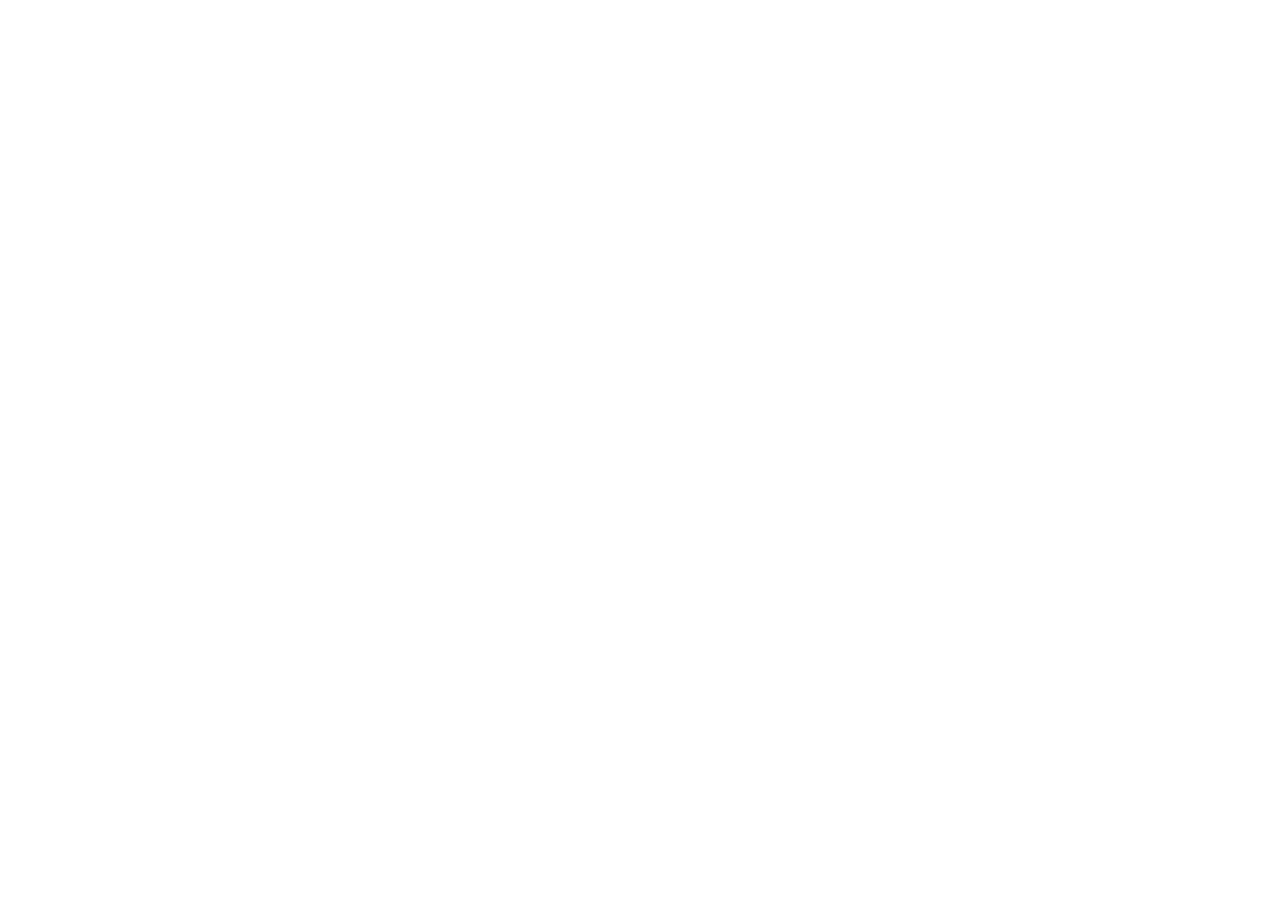
==== commit d8f7cf0a: "aLaunch Sonex Dispatch AI TMS site with SEO, GEO and AEO markup" ====
--- a/box-truck-dispatch.html
+++ b/box-truck-dispatch.html
@@ -1,75 +1,6 @@
-<!DOCTYPE html>
-<html lang="en">
-<head>
-<meta charset="UTF-8" />
-<meta name="viewport" content="width=device-width, initial-scale=1" />
-<title>Box Truck Dispatch Service | Sonex Logistics</title>
-<meta name="description" content="Box truck dispatch for owner-operators in all 48 states. Expedited and regional loads found, rates negotiated, paperwork done. Call (346) 421-2681." />
-<link rel="canonical" href="https://sonexlogistics.com/box-truck-dispatch" />
-<meta name="robots" content="index,follow,max-image-preview:large,max-snippet:-1,max-video-preview:-1" />
-<meta name="author" content="Sonex Logistics LLC" />
-<link rel="icon" type="image/png" href="/img/favicon-64.png" />
-<link rel="apple-touch-icon" href="/img/favicon.png" />
-<meta property="og:site_name" content="Sonex Logistics" /><meta property="og:locale" content="en_US" /><meta property="og:type" content="website" />
-<meta property="og:title" content="Box Truck Dispatch Service | Sonex Logistics" /><meta property="og:description" content="Box truck dispatch for owner-operators in all 48 states. Expedited and regional loads found, rates negotiated, paperwork done. Call (346) 421-2681." /><meta property="og:url" content="https://sonexlogistics.com/box-truck-dispatch" />
-<meta property="og:image" content="https://sonexlogistics.com/img/og-image.jpg" /><meta property="og:image:width" content="1200" /><meta property="og:image:height" content="630" />
-<meta name="twitter:card" content="summary_large_image" /><meta name="twitter:title" content="Box Truck Dispatch Service | Sonex Logistics" /><meta name="twitter:description" content="Box truck dispatch for owner-operators in all 48 states. Expedited and regional loads found, rates negotiated, paperwork done. Call (346) 421-2681." /><meta name="twitter:image" content="https://sonexlogistics.com/img/og-image.jpg" />
-<meta name="theme-color" content="#0a0a0b" />
-<link rel="preload" href="/fonts/archivo.woff2" as="font" type="font/woff2" crossorigin />
-<link rel="stylesheet" href="/site.css" />
-<script type="application/ld+json">{"@context":"https://schema.org","@graph":[{"@type":"WebPage","@id":"https://sonexlogistics.com/box-truck-dispatch#webpage","url":"https://sonexlogistics.com/box-truck-dispatch","name":"Box Truck Dispatch Service | Sonex Logistics","description":"Box truck dispatch for owner-operators in all 48 states. Expedited and regional loads found, rates negotiated, paperwork done. Call (346) 421-2681.","inLanguage":"en-US","isPartOf":{"@id":"https://sonexlogistics.com/#website"},"about":{"@id":"https://sonexlogistics.com/#organization"},"breadcrumb":{"@id":"https://sonexlogistics.com/box-truck-dispatch#breadcrumb"},"speakable":{"@type":"SpeakableSpecification","cssSelector":["h1",".lead","#fqL .q:first-child .a p"]}},{"@type":"BreadcrumbList","@id":"https://sonexlogistics.com/box-truck-dispatch#breadcrumb","itemListElement":[{"@type":"ListItem","position":1,"name":"Home","item":"https://sonexlogistics.com/"},{"@type":"ListItem","position":2,"name":"Box Truck Dispatch","item":"https://sonexlogistics.com/box-truck-dispatch"}]},{"@type":"Service","@id":"https://sonexlogistics.com/box-truck-dispatch#service","name":"Box truck dispatch service","serviceType":"Box truck dispatch service","description":"Box truck dispatch for owner-operators in all 48 states. Expedited and regional loads found, rates negotiated, paperwork done. Call (346) 421-2681.","url":"https://sonexlogistics.com/box-truck-dispatch","provider":{"@id":"https://sonexlogistics.com/#organization"},"areaServed":{"@type":"Country","name":"United States","description":"All 48 contiguous states"}},{"@type":"FAQPage","@id":"https://sonexlogistics.com/box-truck-dispatch#faq","mainEntity":[{"@type":"Question","name":"Do I need a CDL to run a box truck?","acceptedAnswer":{"@type":"Answer","text":"In many cases not, if your truck's weight rating is under the federal CDL threshold, but rules vary by state and by what you haul. Check your state and FMCSA requirements for your exact setup."}},{"@type":"Question","name":"What does a box truck haul?","acceptedAnswer":{"@type":"Answer","text":"A box truck hauls enclosed freight such as parcel, expedited loads, LTL pieces, appointment deliveries and time-sensitive parts, typically up to about 10,000 lb depending on the truck."}},{"@type":"Question","name":"Does Sonex dispatch box trucks across state lines?","acceptedAnswer":{"@type":"Answer","text":"Yes. Sonex dispatches box truck owner-operators across all 48 contiguous states. Carriers hauling for hire across state lines need the proper authority and a USDOT number."}},{"@type":"Question","name":"Can I choose my own loads?","acceptedAnswer":{"@type":"Answer","text":"Yes. Sonex never forces dispatch. Your dispatcher presents each load and you approve or decline it."}}]}]}</script>
-</head>
-<body>
-<a class="skip" href="#main">Skip to content</a>
-<header class="nav" id="nav"><div class="w">
-  <a class="logo" href="/" aria-label="Sonex Logistics home"><img src="/img/logo-word.webp" alt="Sonex" width="485" height="76"></a>
-  <nav class="lk" id="lk" aria-label="Primary"><a href="/#services">Services</a><a href="/how-dispatching-works">How it works</a><a href="/#why">Why Sonex</a><a href="/#equipment">Equipment</a><a href="/#faq">FAQ</a></nav>
-  <div class="nr">
-    <a class="ph" href="tel:+13464212681">(346) 421-2681</a>
-    <a class="tms" href="https://dispatch.sonexlogistics.com/sonex/login" aria-label="Sonex TMS sign in">TMS ↗</a>
-    <a class="btn gd" href="/#contact">Get dispatched</a>
-    <a class="btn gd mc" href="tel:+13464212681">Call</a>
-    <button class="bg" id="bg" aria-label="Menu" aria-expanded="false"><svg width="18" height="18" viewBox="0 0 24 24" fill="none" stroke="#f3efe6" stroke-width="1.8" stroke-linecap="round"><path d="M4 8h16M4 16h16"/></svg></button>
-  </div>
-</div></header>
-<main id="main">
-<section class="pgh"><div class="pic"><img src="/img/dusk.webp" alt="Truck on the highway at dusk" style="--p:40% 40%" width="1600" height="1065" fetchpriority="high"></div>
-  <div class="w"><div class="tx">
-    <nav class="crumb" aria-label="Breadcrumb"><a href="/">Home</a><span>/</span><b style="color:var(--tx);font-weight:600">Box Truck Dispatch</b></nav>
-    <h1>Box truck dispatch for owner-operators</h1>
-    <p class="lead">Box trucks win on speed and flexibility. Your dispatcher keeps you loaded with expedited, regional and appointment freight, and handles the paperwork between stops.</p>
-    <div class="cta"><a class="btn gd" href="/#contact">Get dispatched <span class="ar">→</span></a><a class="btn ol" href="tel:+13464212681">Call (346) 421-2681</a></div>
-  </div></div></section>
-<section style="padding-block:clamp(28px,3.4vw,48px) 0"><div class="w"><div class="fx rv"><div><small>Capacity</small><b>About 10,000 lb (varies)</b></div><div><small>Dimensions</small><b>26′ × 96″ × 96″</b></div><div><small>Typical freight</small><b>Parcel, expedited and LTL</b></div><div><small>Network</small><b>Metro and regional</b></div></div></div></section>
-<section style="padding-block:clamp(20px,3vw,40px) clamp(40px,5vw,72px)"><div class="w"><div class="sec rv"><h2>Why box trucks are in demand</h2><div class="b"><p>Straight trucks fit places a tractor-trailer cannot: tight docks, city streets and short delivery windows. That makes them ideal for expedited freight, less-than-truckload (LTL) pieces, final-mile deliveries and time-sensitive parts.</p><p>Many box trucks fall under the federal weight threshold that requires a commercial driver's license, but <strong>rules vary by state and by what you haul</strong>, so check your own state and FMCSA requirements. Carriers running for hire across state lines also need the right authority and a USDOT number.</p></div></div><div class="sec rv"><h2>What box truck dispatch covers</h2><div class="b"><ul><li><b>Expedited and dedicated runs</b> that pay for speed and availability.</li><li><b>Multi-stop routes</b> with clear appointment windows.</li><li><b>Accessorials</b> such as liftgate, inside delivery and residential delivery, priced into the rate.</li><li><b>Cargo insurance requirements</b> that some brokers and shippers ask for.</li><li><b>Lane clustering,</b> building a tight regional pattern so you spend less time deadheading.</li></ul></div></div><div class="sec rv"><h2>Keeping box truck revenue steady</h2><div class="b"><p>Box truck freight is shorter and more varied, so downtime between loads hurts more. A dispatcher who is reachable at any hour can grab time-critical loads that get posted in the evening or on weekends and keep your truck moving.</p></div></div><div class="sec rv"><h2>How Sonex dispatches box trucks</h2><div class="b"><div class="ds"><div><span class="n">01</span><h3>Tell us your setup</h3><p>A short onboarding call covers your box truck, home time, preferred lanes and the weekly revenue you need. About 30 minutes.</p></div><div><span class="n">02</span><h3>We find and screen loads</h3><p>Your dispatcher works load boards and broker relationships around the clock, screening for rate, deadhead and broker history, then sends you the load.</p></div><div><span class="n">03</span><h3>You approve, we handle the rest</h3><p>You say yes or no to every load. We negotiate, send rate confirmations, track check calls and handle BOLs and invoicing. Dispatchers answer 24/7.</p></div></div></div></div></div></section>
-<section class="alt" id="faq"><div class="w fq">
-  <div><span class="lab"><b>FAQ</b>Box Truck Dispatch</span><h2 class="h2">Questions,<br><em>answered.</em></h2><p class="lead">Still unsure? Call <a href="tel:+13464212681" style="color:var(--gold2);text-decoration:underline">(346) 421-2681</a> any time.</p></div>
-  <div id="fqL">
-<div class="q o"><h3><button type="button" aria-expanded="true" aria-controls="f0">Do I need a CDL to run a box truck?<i>+</i></button></h3><div class="a" id="f0"><p>In many cases not, if your truck&#x27;s weight rating is under the federal CDL threshold, but rules vary by state and by what you haul. Check your state and FMCSA requirements for your exact setup.</p></div></div>
-<div class="q"><h3><button type="button" aria-expanded="false" aria-controls="f1">What does a box truck haul?<i>+</i></button></h3><div class="a" id="f1"><p>A box truck hauls enclosed freight such as parcel, expedited loads, LTL pieces, appointment deliveries and time-sensitive parts, typically up to about 10,000 lb depending on the truck.</p></div></div>
-<div class="q"><h3><button type="button" aria-expanded="false" aria-controls="f2">Does Sonex dispatch box trucks across state lines?<i>+</i></button></h3><div class="a" id="f2"><p>Yes. Sonex dispatches box truck owner-operators across all 48 contiguous states. Carriers hauling for hire across state lines need the proper authority and a USDOT number.</p></div></div>
-<div class="q"><h3><button type="button" aria-expanded="false" aria-controls="f3">Can I choose my own loads?<i>+</i></button></h3><div class="a" id="f3"><p>Yes. Sonex never forces dispatch. Your dispatcher presents each load and you approve or decline it.</p></div></div>
-</div>
-</div></section>
-<section><div class="w"><span class="lab"><b>Next</b>Keep reading</span><h2 class="h2">Related pages.</h2><div class="rel"><a href="/hotshot-dispatch"><i>→</i><b>Hotshot Dispatch</b><span>Urgent loads, fast response.</span></a><a href="/dry-van-dispatch"><i>→</i><b>Dry Van Dispatch</b><span>The largest freight pool, handled for you.</span></a><a href="/owner-operator-dispatch"><i>→</i><b>Owner-Operator Dispatch</b><span>A dedicated dispatcher for your truck.</span></a></div></div></section>
-<section class="band2 alt"><div class="w"><span class="lab"><b>Start</b>Get dispatched</span><h2 class="h2">Let's get your truck moving.</h2><p class="lead" style="margin-inline:auto">Apply in four short steps. A Sonex team member responds within a few hours, and most qualified carriers start within 24 hours.</p><div class="cta"><a class="btn gd" href="/#contact">Apply now <span class="ar">→</span></a><a class="btn ol" href="tel:+13464212681">Call (346) 421-2681</a></div></div></section>
-</main>
-<footer><div class="w">
-  <div class="fm"><div><a href="/"><img src="/img/logo-full.webp" alt="Sonex Logistics LLC. Dispatching, Connecting, Delivering." width="485" height="400" loading="lazy"></a></div>
-    <div class="fc"><div><small>Dispatch by equipment</small><a href="/dry-van-dispatch">Dry Van</a><a href="/reefer-dispatch">Reefer</a><a href="/flatbed-dispatch">Flatbed</a><a href="/step-deck-dispatch">Step Deck</a><a href="/box-truck-dispatch">Box Truck</a><a href="/hotshot-dispatch">Hotshot</a></div><div><small>Learn</small><a href="/owner-operator-dispatch">Owner-operator dispatch</a><a href="/dispatch-fees">Dispatch fees</a><a href="/how-dispatching-works">How dispatching works</a><a href="/#faq">FAQ</a></div><div><small>Contact</small><a href="tel:+13464212681">(346) 421-2681</a><a href="mailto:dispatch@sonexlogistics.com">dispatch@sonexlogistics.com</a><a href="https://www.facebook.com/share/1G1TTiNGNM/" target="_blank" rel="noopener">Facebook</a><a href="https://www.instagram.com/sonexlogisticsllc/" target="_blank" rel="noopener">Instagram</a></div></div></div>
-  <div class="fts"><span>Already with Sonex? Manage loads, documents and settlements in the TMS.</span><a href="https://dispatch.sonexlogistics.com/sonex/login">Sign in to the TMS ↗</a></div>
-  <div class="fb2"><span>© <span id="yr">2026</span> Sonex Logistics LLC · 525 Randall Ave Ste 100, Cheyenne, WY 82001</span><span><a href="/#privacy">Privacy</a> &nbsp;·&nbsp; <a href="/#terms">Terms</a> &nbsp;·&nbsp; <a href="/#founder">Founder’s note</a></span></div>
-  <p class="dc">Sonex Logistics LLC is a freight dispatch service. We are not a freight broker or motor carrier; we represent carriers when sourcing and negotiating freight from licensed brokers.</p>
-</div></footer>
-<a class="btn gd call" href="tel:+13464212681">Call dispatch</a>
-<script>
-const $=(s,c=document)=>c.querySelector(s),$$=(s,c=document)=>[...c.querySelectorAll(s)];
-$('#bg').onclick=e=>{const o=$('#lk').classList.toggle('o');e.currentTarget.setAttribute('aria-expanded',o)};
-const nav=$('#nav'),cb=$('.call');function fx(){const y=scrollY;nav.classList.toggle('s',y>24);cb.classList.toggle('v',y>innerHeight*.9)}
-addEventListener('scroll',()=>requestAnimationFrame(fx),{passive:true});requestAnimationFrame(fx);
-$('#fqL').addEventListener('click',e=>{const b=e.target.closest('button');if(!b)return;const q=b.closest('.q'),o=q.classList.contains('o');$$('.q').forEach(x=>{x.classList.remove('o');$('button',x).setAttribute('aria-expanded',false)});if(!o){q.classList.add('o');b.setAttribute('aria-expanded',true)}});
-$('#yr').textContent=new Date().getFullYear();
-const io=new IntersectionObserver(es=>es.forEach(x=>{if(x.isIntersecting){x.target.classList.add('in');io.unobserve(x.target)}}),{threshold:.1});$$('.rv').forEach(el=>io.observe(el));
-</script>
-</body>
-</html>
+<!doctype html>
+<html lang="en"><head><meta charset="utf-8"><title>Sonex Dispatch</title>
+<link rel="canonical" href="https://sonexlogistics.com/">
+<meta http-equiv="refresh" content="0;url=https://sonexlogistics.com/">
+<meta name="viewport" content="width=device-width,initial-scale=1"></head>
+<body><p>This page has moved. <a href="https://sonexlogistics.com/">Go to Sonex Dispatch</a>.</p></body></html>
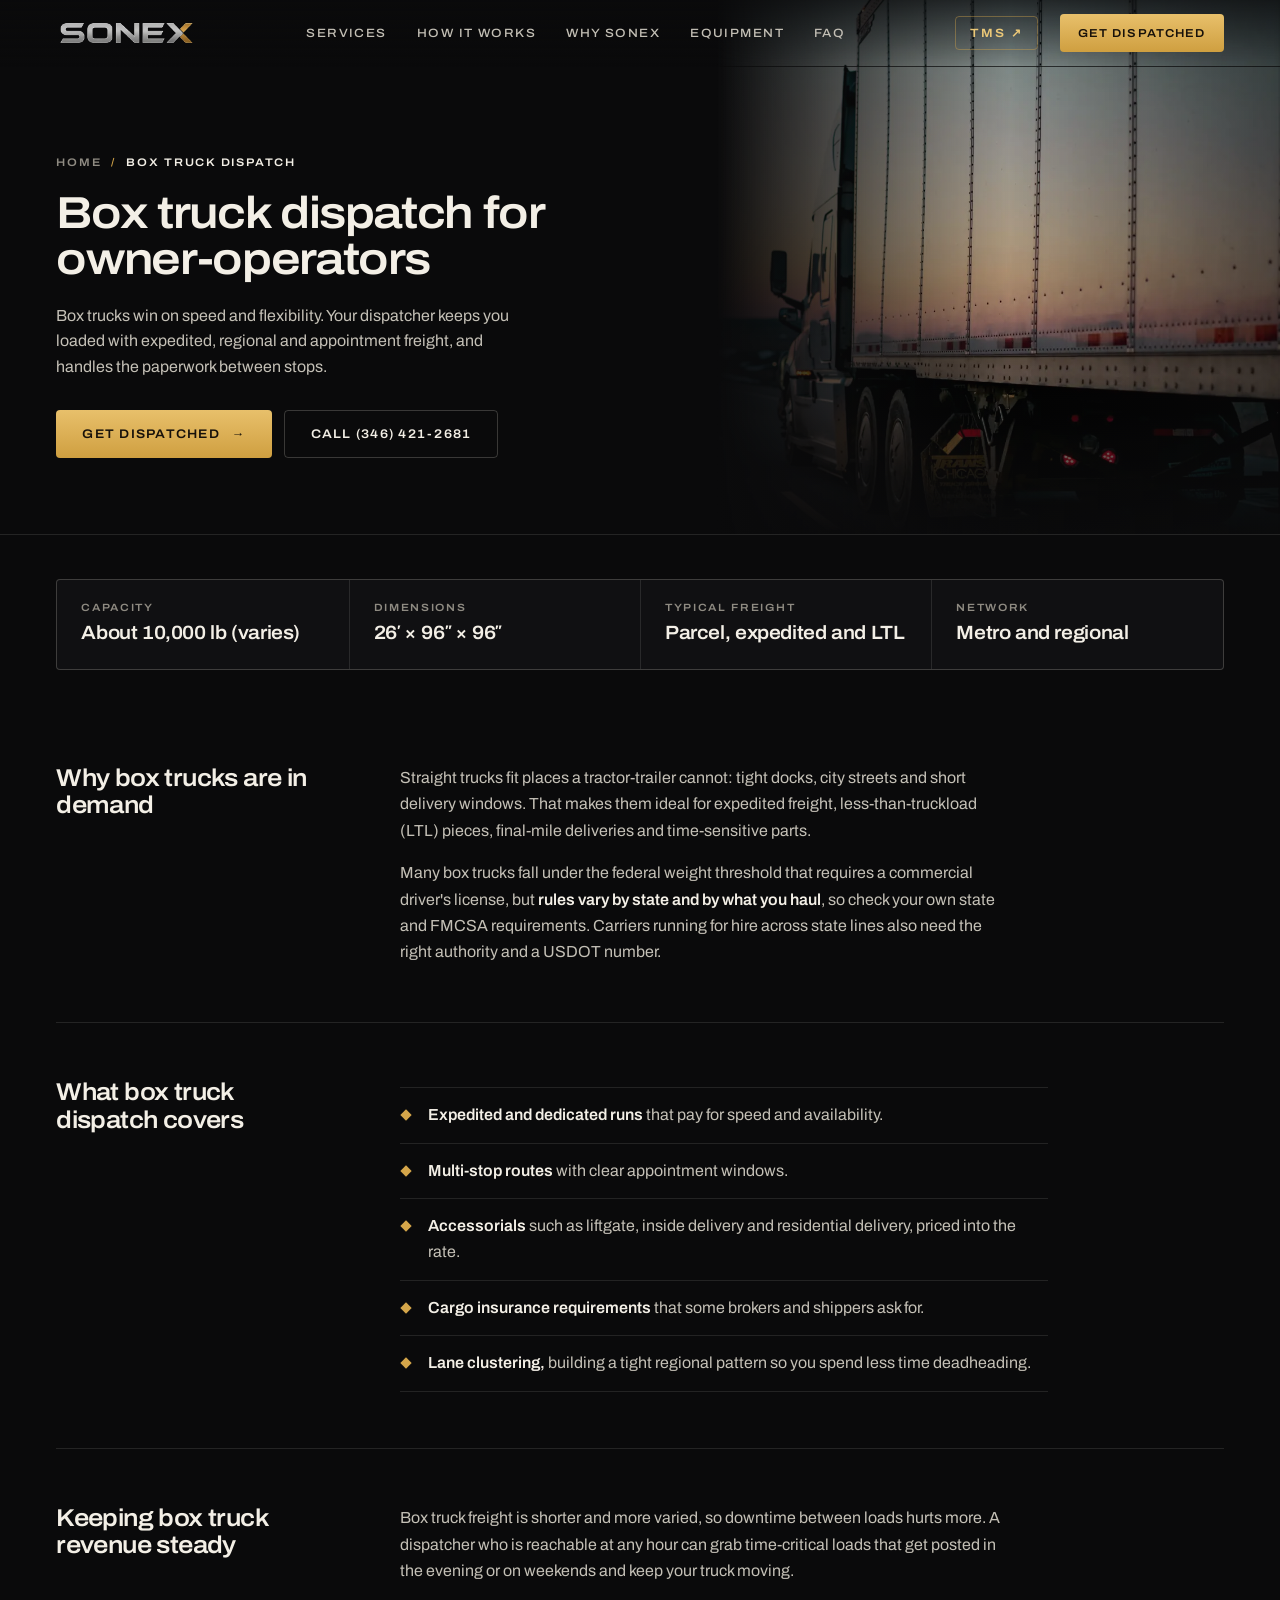
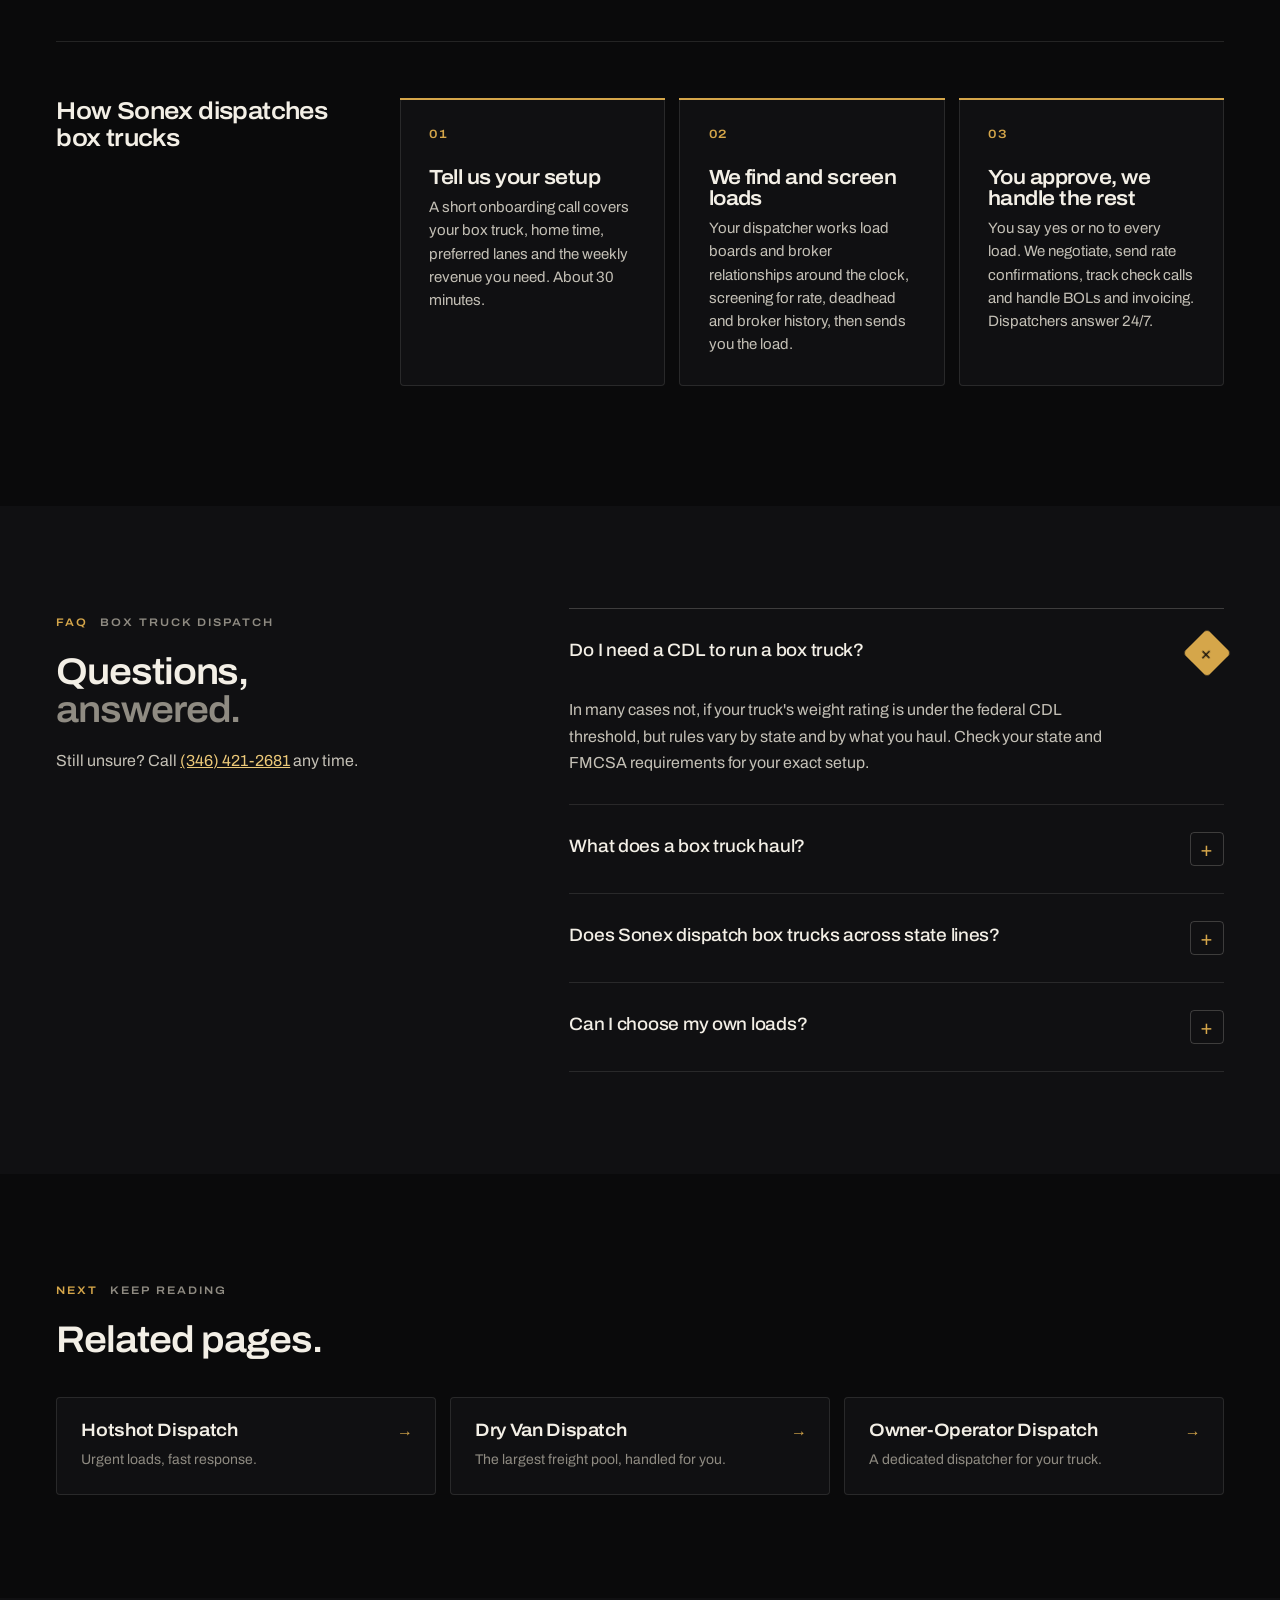
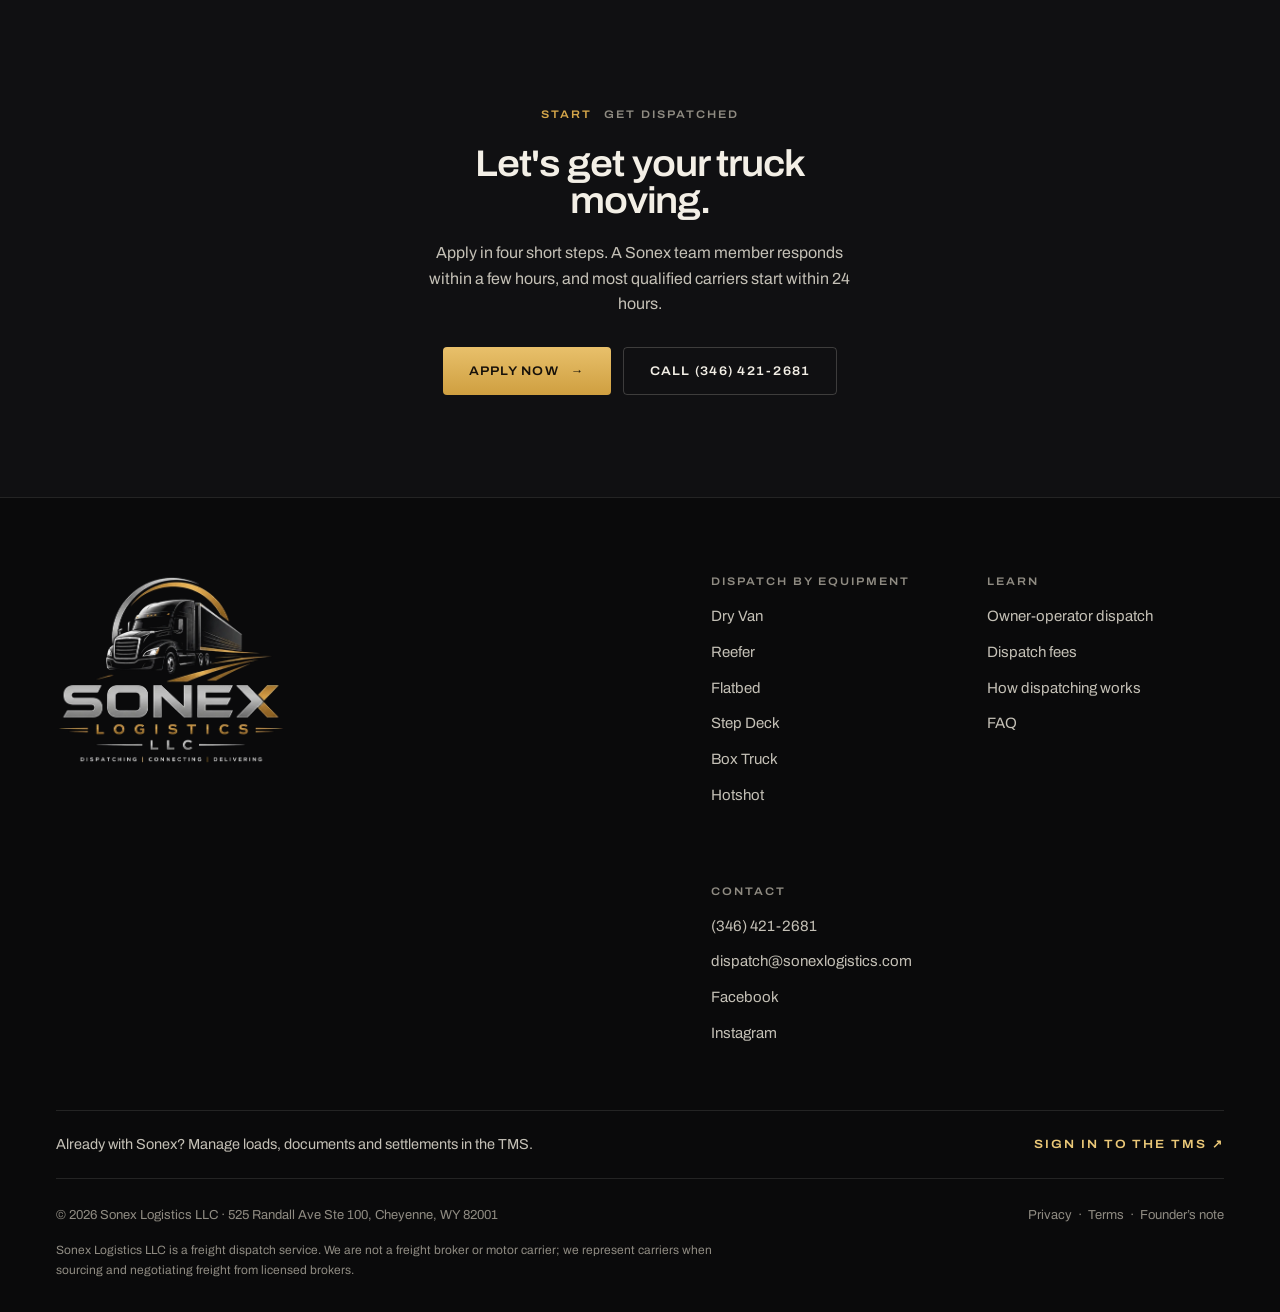
==== commit 73ff6f6d: "Keep AI TMS on homepage; restore dispatch services at /dispatch with a Looking for dispatch button" ====
--- a/box-truck-dispatch.html
+++ b/box-truck-dispatch.html
@@ -1,6 +1,75 @@
-<!doctype html>
-<html lang="en"><head><meta charset="utf-8"><title>Sonex Dispatch</title>
-<link rel="canonical" href="https://sonexlogistics.com/">
-<meta http-equiv="refresh" content="0;url=https://sonexlogistics.com/">
-<meta name="viewport" content="width=device-width,initial-scale=1"></head>
-<body><p>This page has moved. <a href="https://sonexlogistics.com/">Go to Sonex Dispatch</a>.</p></body></html>
+<!DOCTYPE html>
+<html lang="en">
+<head>
+<meta charset="UTF-8" />
+<meta name="viewport" content="width=device-width, initial-scale=1" />
+<title>Box Truck Dispatch Service | Sonex Logistics</title>
+<meta name="description" content="Box truck dispatch for owner-operators in all 48 states. Expedited and regional loads found, rates negotiated, paperwork done. Call (346) 421-2681." />
+<link rel="canonical" href="https://sonexlogistics.com/box-truck-dispatch" />
+<meta name="robots" content="index,follow,max-image-preview:large,max-snippet:-1,max-video-preview:-1" />
+<meta name="author" content="Sonex Logistics LLC" />
+<link rel="icon" type="image/png" href="/img/favicon-64.png" />
+<link rel="apple-touch-icon" href="/img/favicon.png" />
+<meta property="og:site_name" content="Sonex Logistics" /><meta property="og:locale" content="en_US" /><meta property="og:type" content="website" />
+<meta property="og:title" content="Box Truck Dispatch Service | Sonex Logistics" /><meta property="og:description" content="Box truck dispatch for owner-operators in all 48 states. Expedited and regional loads found, rates negotiated, paperwork done. Call (346) 421-2681." /><meta property="og:url" content="https://sonexlogistics.com/box-truck-dispatch" />
+<meta property="og:image" content="https://sonexlogistics.com/img/og-image.jpg" /><meta property="og:image:width" content="1200" /><meta property="og:image:height" content="630" />
+<meta name="twitter:card" content="summary_large_image" /><meta name="twitter:title" content="Box Truck Dispatch Service | Sonex Logistics" /><meta name="twitter:description" content="Box truck dispatch for owner-operators in all 48 states. Expedited and regional loads found, rates negotiated, paperwork done. Call (346) 421-2681." /><meta name="twitter:image" content="https://sonexlogistics.com/img/og-image.jpg" />
+<meta name="theme-color" content="#0a0a0b" />
+<link rel="preload" href="/fonts/archivo.woff2" as="font" type="font/woff2" crossorigin />
+<link rel="stylesheet" href="/site.css" />
+<script type="application/ld+json">{"@context":"https://schema.org","@graph":[{"@type":"WebPage","@id":"https://sonexlogistics.com/box-truck-dispatch#webpage","url":"https://sonexlogistics.com/box-truck-dispatch","name":"Box Truck Dispatch Service | Sonex Logistics","description":"Box truck dispatch for owner-operators in all 48 states. Expedited and regional loads found, rates negotiated, paperwork done. Call (346) 421-2681.","inLanguage":"en-US","isPartOf":{"@id":"https://sonexlogistics.com/dispatch#website"},"about":{"@id":"https://sonexlogistics.com/dispatch#organization"},"breadcrumb":{"@id":"https://sonexlogistics.com/box-truck-dispatch#breadcrumb"},"speakable":{"@type":"SpeakableSpecification","cssSelector":["h1",".lead","#fqL .q:first-child .a p"]}},{"@type":"BreadcrumbList","@id":"https://sonexlogistics.com/box-truck-dispatch#breadcrumb","itemListElement":[{"@type":"ListItem","position":1,"name":"Home","item":"https://sonexlogistics.com/dispatch"},{"@type":"ListItem","position":2,"name":"Box Truck Dispatch","item":"https://sonexlogistics.com/box-truck-dispatch"}]},{"@type":"Service","@id":"https://sonexlogistics.com/box-truck-dispatch#service","name":"Box truck dispatch service","serviceType":"Box truck dispatch service","description":"Box truck dispatch for owner-operators in all 48 states. Expedited and regional loads found, rates negotiated, paperwork done. Call (346) 421-2681.","url":"https://sonexlogistics.com/box-truck-dispatch","provider":{"@id":"https://sonexlogistics.com/dispatch#organization"},"areaServed":{"@type":"Country","name":"United States","description":"All 48 contiguous states"}},{"@type":"FAQPage","@id":"https://sonexlogistics.com/box-truck-dispatch#faq","mainEntity":[{"@type":"Question","name":"Do I need a CDL to run a box truck?","acceptedAnswer":{"@type":"Answer","text":"In many cases not, if your truck's weight rating is under the federal CDL threshold, but rules vary by state and by what you haul. Check your state and FMCSA requirements for your exact setup."}},{"@type":"Question","name":"What does a box truck haul?","acceptedAnswer":{"@type":"Answer","text":"A box truck hauls enclosed freight such as parcel, expedited loads, LTL pieces, appointment deliveries and time-sensitive parts, typically up to about 10,000 lb depending on the truck."}},{"@type":"Question","name":"Does Sonex dispatch box trucks across state lines?","acceptedAnswer":{"@type":"Answer","text":"Yes. Sonex dispatches box truck owner-operators across all 48 contiguous states. Carriers hauling for hire across state lines need the proper authority and a USDOT number."}},{"@type":"Question","name":"Can I choose my own loads?","acceptedAnswer":{"@type":"Answer","text":"Yes. Sonex never forces dispatch. Your dispatcher presents each load and you approve or decline it."}}]}]}</script>
+</head>
+<body>
+<a class="skip" href="#main">Skip to content</a>
+<header class="nav" id="nav"><div class="w">
+  <a class="logo" href="/dispatch" aria-label="Sonex Logistics home"><img src="/img/logo-word.webp" alt="Sonex" width="485" height="76"></a>
+  <nav class="lk" id="lk" aria-label="Primary"><a href="/dispatch#services">Services</a><a href="/how-dispatching-works">How it works</a><a href="/dispatch#why">Why Sonex</a><a href="/dispatch#equipment">Equipment</a><a href="/dispatch#faq">FAQ</a></nav>
+  <div class="nr">
+    <a class="ph" href="tel:+13464212681">(346) 421-2681</a>
+    <a class="tms" href="https://dispatch.sonexlogistics.com/sonex/login" aria-label="Sonex TMS sign in">TMS ↗</a>
+    <a class="btn gd" href="/dispatch#contact">Get dispatched</a>
+    <a class="btn gd mc" href="tel:+13464212681">Call</a>
+    <button class="bg" id="bg" aria-label="Menu" aria-expanded="false"><svg width="18" height="18" viewBox="0 0 24 24" fill="none" stroke="#f3efe6" stroke-width="1.8" stroke-linecap="round"><path d="M4 8h16M4 16h16"/></svg></button>
+  </div>
+</div></header>
+<main id="main">
+<section class="pgh"><div class="pic"><img src="/img/dusk.webp" alt="Truck on the highway at dusk" style="--p:40% 40%" width="1600" height="1065" fetchpriority="high"></div>
+  <div class="w"><div class="tx">
+    <nav class="crumb" aria-label="Breadcrumb"><a href="/dispatch">Home</a><span>/</span><b style="color:var(--tx);font-weight:600">Box Truck Dispatch</b></nav>
+    <h1>Box truck dispatch for owner-operators</h1>
+    <p class="lead">Box trucks win on speed and flexibility. Your dispatcher keeps you loaded with expedited, regional and appointment freight, and handles the paperwork between stops.</p>
+    <div class="cta"><a class="btn gd" href="/dispatch#contact">Get dispatched <span class="ar">→</span></a><a class="btn ol" href="tel:+13464212681">Call (346) 421-2681</a></div>
+  </div></div></section>
+<section style="padding-block:clamp(28px,3.4vw,48px) 0"><div class="w"><div class="fx rv"><div><small>Capacity</small><b>About 10,000 lb (varies)</b></div><div><small>Dimensions</small><b>26′ × 96″ × 96″</b></div><div><small>Typical freight</small><b>Parcel, expedited and LTL</b></div><div><small>Network</small><b>Metro and regional</b></div></div></div></section>
+<section style="padding-block:clamp(20px,3vw,40px) clamp(40px,5vw,72px)"><div class="w"><div class="sec rv"><h2>Why box trucks are in demand</h2><div class="b"><p>Straight trucks fit places a tractor-trailer cannot: tight docks, city streets and short delivery windows. That makes them ideal for expedited freight, less-than-truckload (LTL) pieces, final-mile deliveries and time-sensitive parts.</p><p>Many box trucks fall under the federal weight threshold that requires a commercial driver's license, but <strong>rules vary by state and by what you haul</strong>, so check your own state and FMCSA requirements. Carriers running for hire across state lines also need the right authority and a USDOT number.</p></div></div><div class="sec rv"><h2>What box truck dispatch covers</h2><div class="b"><ul><li><b>Expedited and dedicated runs</b> that pay for speed and availability.</li><li><b>Multi-stop routes</b> with clear appointment windows.</li><li><b>Accessorials</b> such as liftgate, inside delivery and residential delivery, priced into the rate.</li><li><b>Cargo insurance requirements</b> that some brokers and shippers ask for.</li><li><b>Lane clustering,</b> building a tight regional pattern so you spend less time deadheading.</li></ul></div></div><div class="sec rv"><h2>Keeping box truck revenue steady</h2><div class="b"><p>Box truck freight is shorter and more varied, so downtime between loads hurts more. A dispatcher who is reachable at any hour can grab time-critical loads that get posted in the evening or on weekends and keep your truck moving.</p></div></div><div class="sec rv"><h2>How Sonex dispatches box trucks</h2><div class="b"><div class="ds"><div><span class="n">01</span><h3>Tell us your setup</h3><p>A short onboarding call covers your box truck, home time, preferred lanes and the weekly revenue you need. About 30 minutes.</p></div><div><span class="n">02</span><h3>We find and screen loads</h3><p>Your dispatcher works load boards and broker relationships around the clock, screening for rate, deadhead and broker history, then sends you the load.</p></div><div><span class="n">03</span><h3>You approve, we handle the rest</h3><p>You say yes or no to every load. We negotiate, send rate confirmations, track check calls and handle BOLs and invoicing. Dispatchers answer 24/7.</p></div></div></div></div></div></section>
+<section class="alt" id="faq"><div class="w fq">
+  <div><span class="lab"><b>FAQ</b>Box Truck Dispatch</span><h2 class="h2">Questions,<br><em>answered.</em></h2><p class="lead">Still unsure? Call <a href="tel:+13464212681" style="color:var(--gold2);text-decoration:underline">(346) 421-2681</a> any time.</p></div>
+  <div id="fqL">
+<div class="q o"><h3><button type="button" aria-expanded="true" aria-controls="f0">Do I need a CDL to run a box truck?<i>+</i></button></h3><div class="a" id="f0"><p>In many cases not, if your truck&#x27;s weight rating is under the federal CDL threshold, but rules vary by state and by what you haul. Check your state and FMCSA requirements for your exact setup.</p></div></div>
+<div class="q"><h3><button type="button" aria-expanded="false" aria-controls="f1">What does a box truck haul?<i>+</i></button></h3><div class="a" id="f1"><p>A box truck hauls enclosed freight such as parcel, expedited loads, LTL pieces, appointment deliveries and time-sensitive parts, typically up to about 10,000 lb depending on the truck.</p></div></div>
+<div class="q"><h3><button type="button" aria-expanded="false" aria-controls="f2">Does Sonex dispatch box trucks across state lines?<i>+</i></button></h3><div class="a" id="f2"><p>Yes. Sonex dispatches box truck owner-operators across all 48 contiguous states. Carriers hauling for hire across state lines need the proper authority and a USDOT number.</p></div></div>
+<div class="q"><h3><button type="button" aria-expanded="false" aria-controls="f3">Can I choose my own loads?<i>+</i></button></h3><div class="a" id="f3"><p>Yes. Sonex never forces dispatch. Your dispatcher presents each load and you approve or decline it.</p></div></div>
+</div>
+</div></section>
+<section><div class="w"><span class="lab"><b>Next</b>Keep reading</span><h2 class="h2">Related pages.</h2><div class="rel"><a href="/hotshot-dispatch"><i>→</i><b>Hotshot Dispatch</b><span>Urgent loads, fast response.</span></a><a href="/dry-van-dispatch"><i>→</i><b>Dry Van Dispatch</b><span>The largest freight pool, handled for you.</span></a><a href="/owner-operator-dispatch"><i>→</i><b>Owner-Operator Dispatch</b><span>A dedicated dispatcher for your truck.</span></a></div></div></section>
+<section class="band2 alt"><div class="w"><span class="lab"><b>Start</b>Get dispatched</span><h2 class="h2">Let's get your truck moving.</h2><p class="lead" style="margin-inline:auto">Apply in four short steps. A Sonex team member responds within a few hours, and most qualified carriers start within 24 hours.</p><div class="cta"><a class="btn gd" href="/dispatch#contact">Apply now <span class="ar">→</span></a><a class="btn ol" href="tel:+13464212681">Call (346) 421-2681</a></div></div></section>
+</main>
+<footer><div class="w">
+  <div class="fm"><div><a href="/dispatch"><img src="/img/logo-full.webp" alt="Sonex Logistics LLC. Dispatching, Connecting, Delivering." width="485" height="400" loading="lazy"></a></div>
+    <div class="fc"><div><small>Dispatch by equipment</small><a href="/dry-van-dispatch">Dry Van</a><a href="/reefer-dispatch">Reefer</a><a href="/flatbed-dispatch">Flatbed</a><a href="/step-deck-dispatch">Step Deck</a><a href="/box-truck-dispatch">Box Truck</a><a href="/hotshot-dispatch">Hotshot</a></div><div><small>Learn</small><a href="/owner-operator-dispatch">Owner-operator dispatch</a><a href="/dispatch-fees">Dispatch fees</a><a href="/how-dispatching-works">How dispatching works</a><a href="/dispatch#faq">FAQ</a></div><div><small>Contact</small><a href="tel:+13464212681">(346) 421-2681</a><a href="mailto:dispatch@sonexlogistics.com">dispatch@sonexlogistics.com</a><a href="https://www.facebook.com/share/1G1TTiNGNM/" target="_blank" rel="noopener">Facebook</a><a href="https://www.instagram.com/sonexlogisticsllc/" target="_blank" rel="noopener">Instagram</a></div></div></div>
+  <div class="fts"><span>Already with Sonex? Manage loads, documents and settlements in the TMS.</span><a href="https://dispatch.sonexlogistics.com/sonex/login">Sign in to the TMS ↗</a></div>
+  <div class="fb2"><span>© <span id="yr">2026</span> Sonex Logistics LLC · 525 Randall Ave Ste 100, Cheyenne, WY 82001</span><span><a href="/dispatch#privacy">Privacy</a> &nbsp;·&nbsp; <a href="/dispatch#terms">Terms</a> &nbsp;·&nbsp; <a href="/dispatch#founder">Founder’s note</a></span></div>
+  <p class="dc">Sonex Logistics LLC is a freight dispatch service. We are not a freight broker or motor carrier; we represent carriers when sourcing and negotiating freight from licensed brokers.</p>
+</div></footer>
+<a class="btn gd call" href="tel:+13464212681">Call dispatch</a>
+<script>
+const $=(s,c=document)=>c.querySelector(s),$$=(s,c=document)=>[...c.querySelectorAll(s)];
+$('#bg').onclick=e=>{const o=$('#lk').classList.toggle('o');e.currentTarget.setAttribute('aria-expanded',o)};
+const nav=$('#nav'),cb=$('.call');function fx(){const y=scrollY;nav.classList.toggle('s',y>24);cb.classList.toggle('v',y>innerHeight*.9)}
+addEventListener('scroll',()=>requestAnimationFrame(fx),{passive:true});requestAnimationFrame(fx);
+$('#fqL').addEventListener('click',e=>{const b=e.target.closest('button');if(!b)return;const q=b.closest('.q'),o=q.classList.contains('o');$$('.q').forEach(x=>{x.classList.remove('o');$('button',x).setAttribute('aria-expanded',false)});if(!o){q.classList.add('o');b.setAttribute('aria-expanded',true)}});
+$('#yr').textContent=new Date().getFullYear();
+const io=new IntersectionObserver(es=>es.forEach(x=>{if(x.isIntersecting){x.target.classList.add('in');io.unobserve(x.target)}}),{threshold:.1});$$('.rv').forEach(el=>io.observe(el));
+</script>
+</body>
+</html>
--- a/site.css
+++ b/site.css
@@ -0,0 +1,284 @@
+
+@font-face{font-family:Archivo;font-weight:400 700;font-stretch:100% 125%;font-display:swap;src:url(fonts/archivo.woff2) format("woff2")}
+:root{
+  /* 60 / 30 / 10 : near-black base, charcoal surfaces, gold accent */
+  --bg:#0a0a0b;--s1:#101012;--s2:#161619;--s3:#1d1d21;
+  --tx:#f3efe6;--tx2:#c4c0b6;--mu:#8f8b82;
+  --gold:#d5a64a;--gold2:#ebc878;--gold3:#8f6a25;
+  --ln:rgba(243,239,230,.11);--ln2:rgba(243,239,230,.2);
+  --f:Archivo,"Helvetica Neue",Arial,sans-serif;
+  --r:4px;--pad:clamp(20px,4.4vw,72px)
+}
+*{box-sizing:border-box;margin:0;padding:0}
+html{scroll-behavior:smooth;scroll-padding-top:76px;-webkit-text-size-adjust:100%}
+body{background:var(--bg);color:var(--tx);font:400 16px/1.65 var(--f);font-stretch:100%;-webkit-font-smoothing:antialiased;overflow-x:hidden}
+a{color:inherit;text-decoration:none}img{display:block;max-width:100%}button{font:inherit;color:inherit;background:none;border:0;cursor:pointer}
+.w{width:min(1240px,100% - 2*var(--pad));margin-inline:auto}
+h1,h2,h3{font-weight:600;line-height:1.02}
+.lab{font:600 11px var(--f);font-stretch:112%;letter-spacing:.18em;text-transform:uppercase;color:var(--mu)}
+.lab b{color:var(--gold);font-weight:600;margin-right:12px}
+section{padding-block:clamp(64px,8vw,120px)}
+.alt{background:var(--s1)}
+.h2{font-size:clamp(26px,2.9vw,42px);font-stretch:108%;letter-spacing:-.03em;margin-top:18px}
+.h2 em{font-style:normal;color:var(--mu)}
+.lead{font-size:clamp(16px,1.15vw,18px);color:var(--tx2);max-width:48ch;margin-top:20px;line-height:1.6}
+:focus-visible{outline:2px solid var(--gold);outline-offset:3px}
+.skip{position:absolute;left:-999px}.skip:focus{left:8px;top:8px;z-index:99;background:#fff;color:#000;padding:10px}
+.btn{display:inline-flex;align-items:center;justify-content:center;gap:12px;height:48px;padding:0 26px;border-radius:var(--r);font:600 12.5px var(--f);font-stretch:110%;letter-spacing:.1em;text-transform:uppercase;transition:background .25s,color .25s,border-color .25s,transform .2s;white-space:nowrap}
+.btn:active{transform:scale(.98)}
+.gd{background:linear-gradient(180deg,#e8c06b,#cf9f40);color:#17110a}.gd:hover{background:linear-gradient(180deg,#f3d083,#dcae52)}
+.ol{border:1px solid var(--ln2);color:var(--tx)}.ol:hover{border-color:var(--gold);color:var(--gold2)}
+.ar{display:inline-block;transition:transform .25s}.btn:hover .ar{transform:translateX(5px)}
+
+/* NAV */
+.nav{position:fixed;inset:0 0 auto;z-index:60;border-bottom:1px solid transparent;transition:background .35s,border-color .35s}
+.nav:not(.s){background:linear-gradient(180deg,rgba(10,10,11,.72),rgba(10,10,11,0))}.nav.s{background:rgba(10,10,11,.88);backdrop-filter:blur(14px);border-color:var(--ln)}
+.nav .w{display:flex;align-items:center;justify-content:space-between;height:66px;gap:24px}
+.nav .logo{flex:none}.nav .logo img{height:22px;width:auto;flex:none;max-width:none}
+.lk{display:flex;gap:30px;white-space:nowrap;font:500 12px var(--f);font-stretch:110%;letter-spacing:.12em;text-transform:uppercase;color:var(--tx2)}.lk a:hover{color:var(--gold2)}
+.nr{display:flex;align-items:center;gap:22px}
+.ph{white-space:nowrap;font:500 14px var(--f);font-stretch:108%;letter-spacing:.04em;color:var(--tx2)}.ph:hover{color:var(--tx)}
+.tms{white-space:nowrap;font:600 12px var(--f);font-stretch:112%;letter-spacing:.16em;text-transform:uppercase;color:var(--gold2);border:1px solid rgba(213,166,74,.4);padding:9px 14px;border-radius:var(--r);transition:.2s}.tms:hover{background:rgba(213,166,74,.12);border-color:var(--gold)}
+.nr .btn{height:38px;padding:0 18px;font-size:11.5px}
+.bg{display:none;width:42px;height:42px;border:1px solid var(--ln2);border-radius:var(--r);place-items:center}
+.nr .btn.mc{display:none}
+@media(max-width:1180px){.lk{position:fixed;inset:72px 0 auto;background:rgba(10,10,11,.99);flex-direction:column;gap:0;padding:6px var(--pad) 26px;font-size:17px;display:none}.lk.o{display:flex}.lk a{padding:18px 0;border-bottom:1px solid var(--ln)}.bg{display:grid}.nr .ph,.nr .btn.gd:not(.mc){display:none}.nr .btn.mc{display:inline-flex}}
+
+/* HERO: text on solid black, photo fades in from the right */
+.hero{position:relative;min-height:100svh;padding:0;display:flex;flex-direction:column;justify-content:space-between;isolation:isolate;overflow:hidden;background:var(--bg)}
+.hero .pic{position:absolute;top:0;right:0;bottom:0;width:62%;z-index:-1;overflow:hidden}
+.hero .pic img{width:100%;height:100%;object-fit:cover;object-position:14% 50%;transform:scale(1.07);animation:kb 20s cubic-bezier(.2,.6,.2,1) forwards}
+@keyframes kb{to{transform:scale(1)}}
+.hero .pic::after{content:"";position:absolute;inset:0;background:linear-gradient(90deg,var(--bg) 0,rgba(10,10,11,.86) 10%,rgba(10,10,11,.45) 22%,rgba(10,10,11,.12) 32%,transparent 40%),linear-gradient(0deg,rgba(10,10,11,.95) 0,rgba(10,10,11,0) 38%),linear-gradient(180deg,rgba(10,10,11,.5),transparent 24%)}
+.hero .tp{padding-top:clamp(104px,15vh,180px)}.hero .tpi{max-width:min(54%,700px)}
+.hero h1{font-size:clamp(30px,3.7vw,56px);font-stretch:116%;letter-spacing:-.025em;line-height:.98;text-transform:uppercase;margin:28px 0 0}
+.hero h1 span{color:var(--gold)}
+.hero .sb{font-size:clamp(16px,1.3vw,19px);color:var(--tx2);margin:22px 0 30px;max-width:34ch;line-height:1.5}
+.cta{display:flex;flex-wrap:wrap;gap:12px}
+.st{display:grid;grid-template-columns:repeat(4,1fr);margin-top:clamp(40px,7vh,84px);border-top:1px solid var(--ln2)}
+.st div{padding:24px 24px 30px 0}.st div+div{padding-left:26px;border-left:1px solid var(--ln)}
+.st b{display:block;font:600 clamp(26px,3vw,44px)/1 var(--f);font-stretch:116%;letter-spacing:-.03em;color:var(--tx)}
+.st span{display:block;font:600 10.5px var(--f);font-stretch:112%;letter-spacing:.18em;text-transform:uppercase;color:var(--mu);margin-top:12px}
+@media(max-width:1000px){
+  .hero .pic img{animation:none;transform:none}
+  .hero .pic{width:100%;height:58svh;bottom:auto}
+  .hero .pic::after{background:linear-gradient(180deg,rgba(10,10,11,.55) 0,transparent 22%,transparent 52%,var(--bg) 100%)}
+  .hero .pic img{object-position:38% 50%}
+  .hero .tp{padding-top:calc(58svh - 120px)}.hero .tpi{max-width:none}
+  .st{grid-template-columns:1fr 1fr}.st div:nth-child(3){border-left:0;padding-left:0}.st div:nth-child(n+3){border-top:1px solid var(--ln)}}
+
+/* TICKER */
+.tk{overflow:hidden;background:var(--s1);border-block:1px solid var(--ln);padding:21px 0}
+.tk div{display:flex;gap:46px;width:max-content;animation:tk 44s linear infinite;font:600 12px var(--f);font-stretch:115%;letter-spacing:.24em;text-transform:uppercase;color:var(--mu)}
+.tk span::after{content:"";display:inline-block;width:5px;height:5px;background:var(--gold);transform:rotate(45deg);margin-left:46px;vertical-align:middle}
+@keyframes tk{to{transform:translateX(-50%)}}
+
+/* STOP / HANDLE */
+.shd{max-width:640px;margin-bottom:clamp(30px,3.6vw,48px)}
+.cmp{display:grid;grid-template-columns:1fr 1fr;gap:14px}
+.cm{border:1px solid var(--ln);border-radius:var(--r);padding:clamp(22px,2.4vw,34px);background:var(--s1);position:relative}
+.cm h3{font:600 11px var(--f);font-stretch:112%;letter-spacing:.18em;text-transform:uppercase;margin-bottom:8px;color:var(--mu)}
+.cm ul{list-style:none}
+.cm li{display:flex;gap:14px;align-items:center;min-height:62px;padding:12px 0;border-top:1px solid var(--ln);font-size:clamp(15px,1.2vw,17px);line-height:1.4}
+.cm li::before{content:"";flex:none;width:22px;height:22px;border-radius:50%;background-repeat:no-repeat;background-position:center;background-size:12px}
+.cm-a li{color:var(--mu)}
+.cm-a li::before{border:1px solid var(--ln2);background-image:url("data:image/svg+xml,%3Csvg xmlns='http://www.w3.org/2000/svg' viewBox='0 0 24 24' fill='none' stroke='%238f8b82' stroke-width='2.6' stroke-linecap='round'%3E%3Cpath d='M6 6l12 12M18 6L6 18'/%3E%3C/svg%3E")}
+.cm-b{background:var(--s2);border-color:rgba(213,166,74,.42)}
+.cm-b::before{content:"";position:absolute;left:-1px;right:-1px;top:-1px;height:2px;background:var(--gold)}
+.cm-b h3{color:var(--gold)}
+.cm-b li{color:var(--tx)}
+.cm-b li::before{background-color:var(--gold);background-image:url("data:image/svg+xml,%3Csvg xmlns='http://www.w3.org/2000/svg' viewBox='0 0 24 24' fill='none' stroke='%2317110a' stroke-width='3' stroke-linecap='round' stroke-linejoin='round'%3E%3Cpath d='M5 12.5l4.5 4.5L19 7.5'/%3E%3C/svg%3E")}
+.shc{display:flex;justify-content:space-between;align-items:center;gap:20px;flex-wrap:wrap;margin-top:clamp(26px,3vw,40px);color:var(--tx2)}
+@media(max-width:800px){.cmp{grid-template-columns:1fr}}
+/* HOW */
+.hw{display:grid;grid-template-columns:.85fr 1.15fr;gap:clamp(30px,7vw,120px);align-items:start}
+.sk{position:sticky;top:112px}
+.drv{margin-top:44px;border-radius:var(--r);overflow:hidden;aspect-ratio:4/3;border:1px solid var(--ln)}.drv img{width:100%;height:100%;object-fit:cover;object-position:60% 30%}
+.drv+small{display:block;margin-top:12px;font:500 12px var(--f);font-stretch:108%;letter-spacing:.14em;text-transform:uppercase;color:var(--mu)}
+.stp{border-top:1px solid var(--ln2)}
+.stp>div{display:grid;grid-template-columns:clamp(74px,9vw,150px) 1fr;gap:20px;padding:clamp(36px,4.4vw,60px) 0;border-bottom:1px solid var(--ln);opacity:.7;transition:opacity .5s}
+.stp>div.on{opacity:1}
+.stp .n{font:600 clamp(34px,3.8vw,56px)/.9 var(--f);font-stretch:116%;letter-spacing:-.04em;color:var(--gold)}
+.stp h3{font-size:clamp(21px,2vw,28px);font-stretch:110%;letter-spacing:-.03em;margin-bottom:14px}.stp p{color:var(--tx2);max-width:42ch}
+.stp em{display:inline-block;margin-top:20px;font:600 11px var(--f);font-stretch:112%;letter-spacing:.18em;text-transform:uppercase;font-style:normal;color:var(--gold2);border:1px solid rgba(213,166,74,.4);padding:7px 12px;border-radius:var(--r)}
+@media(max-width:900px){.hw{grid-template-columns:1fr}.sk{position:static}.stp>div{opacity:1}.drv{display:none}.drv+small{display:none}}
+
+/* SERVICES */
+.sv-h{display:flex;justify-content:space-between;align-items:end;gap:40px;flex-wrap:wrap;margin-bottom:clamp(36px,5vw,64px)}
+.sv-r{display:flex;flex-direction:column;gap:26px;align-items:flex-start}
+.arw{display:flex;gap:10px}
+.arw button{width:54px;height:54px;border:1px solid var(--ln2);border-radius:var(--r);display:grid;place-items:center;font-size:20px;color:var(--tx);transition:.25s}
+.arw button:hover{border-color:var(--gold);color:var(--gold2);background:rgba(213,166,74,.08)}
+.arw button:disabled{opacity:.3;pointer-events:none}
+.rail{display:flex;gap:14px;overflow-x:auto;scroll-snap-type:x mandatory;scrollbar-width:none;-webkit-overflow-scrolling:touch;padding:0 max(var(--pad),calc((100vw - 1360px)/2)) 6px;scroll-padding-left:max(var(--pad),calc((100vw - 1360px)/2))}
+.rail::-webkit-scrollbar{display:none}
+.cd{position:relative;flex:none;width:clamp(272px,26vw,404px);aspect-ratio:3/4.1;scroll-snap-align:start;border-radius:var(--r);overflow:hidden;border:1px solid var(--ln);background:#000;display:flex;flex-direction:column;justify-content:space-between;padding:clamp(22px,2vw,30px);isolation:isolate}
+.cd img{position:absolute;inset:0;width:100%;height:100%;object-fit:cover;object-position:var(--p,50% 50%);transform:scale(var(--s,1));transform-origin:var(--p,50% 50%);z-index:-2;transition:transform 1.1s cubic-bezier(.2,.8,.2,1);filter:saturate(.92)}
+.cd:hover img{transform:scale(calc(var(--s,1)*1.06))}
+.cd::before{content:"";position:absolute;inset:0;z-index:-1;background:linear-gradient(180deg,rgba(10,10,11,.62) 0,rgba(10,10,11,0) 30%,rgba(10,10,11,.5) 52%,rgba(10,10,11,.96) 100%)}
+.cd::after{content:"";position:absolute;left:0;right:0;bottom:0;height:3px;background:var(--gold);transform:scaleX(0);transform-origin:left;transition:transform .55s cubic-bezier(.2,.8,.2,1)}
+.cd:hover::after{transform:scaleX(1)}
+.cd .n{font:600 13px var(--f);font-stretch:118%;letter-spacing:.16em;color:var(--gold2)}
+.cd h3{font-size:clamp(20px,1.7vw,24px);font-stretch:112%;letter-spacing:-.035em;margin-bottom:12px;line-height:1.02}
+.cd p{color:var(--tx2);font-size:14.5px;max-width:28ch;line-height:1.5}
+.rp{height:2px;background:var(--ln);margin:30px max(var(--pad),calc((100vw - 1360px)/2)) 0;position:relative}.rp i{position:absolute;left:0;top:0;height:100%;width:30%;background:var(--gold);transition:left .15s linear}
+
+/* PHOTO BANDS */
+.bd{position:relative;min-height:90vh;padding:0;display:flex;align-items:flex-end;overflow:hidden;isolation:isolate}
+.bd img{position:absolute;inset:-6% 0;width:100%;height:112%;object-fit:cover;z-index:-2}
+.bd::before{content:"";position:absolute;inset:0;z-index:-1;background:linear-gradient(0deg,rgba(10,10,11,.97),rgba(10,10,11,.2) 62%,rgba(10,10,11,.55))}
+.bd .w{padding-block:clamp(56px,9vw,128px)}
+.bd h2{font-size:clamp(28px,4.4vw,64px);font-stretch:116%;letter-spacing:-.03em;line-height:.96;text-transform:uppercase;max-width:11ch}
+.bd p{font-size:clamp(16px,1.3vw,19px);color:var(--tx2);margin-top:28px;max-width:32ch;line-height:1.45}
+.bd .cta{margin-top:34px}
+@media(min-width:901px){.bd.top{align-items:flex-start}.bd.top .w{padding-top:clamp(110px,16vh,190px)}.bd.top::before{background:linear-gradient(180deg,rgba(10,10,11,.88),rgba(10,10,11,.15) 55%,rgba(10,10,11,.6))}}
+@media(max-width:1380px){.nr .ph{display:none}}
+.bd.c{align-items:center;text-align:center;min-height:78vh}.bd.c h2{margin-inline:auto;max-width:15ch}.bd.c p{margin-inline:auto}.bd.c .cta{justify-content:center}
+
+/* WHY */
+.wy{display:grid;grid-template-columns:.8fr 1.2fr;gap:clamp(30px,6vw,110px);align-items:start}
+.wy figure{position:sticky;top:100px;border-radius:var(--r);overflow:hidden;aspect-ratio:4/5;border:1px solid var(--ln)}
+.wy figure img{width:100%;height:100%;object-fit:cover}
+.wy figcaption{position:absolute;left:0;right:0;bottom:0;padding:48px 20px 18px;background:linear-gradient(0deg,rgba(10,10,11,.9),transparent);font:600 11.5px var(--f);font-stretch:112%;letter-spacing:.2em;text-transform:uppercase;color:var(--tx)}
+.wl{border-top:1px solid var(--ln2);margin-top:clamp(34px,4vw,56px)}
+.wl>div{display:grid;grid-template-columns:64px 1fr;gap:14px;padding:clamp(26px,2.8vw,38px) 0;border-bottom:1px solid var(--ln)}
+.wl .n{font:600 14px var(--f);font-stretch:118%;letter-spacing:.14em;color:var(--gold);padding-top:9px}
+.wl h3{font-size:clamp(20px,1.8vw,25px);font-stretch:110%;letter-spacing:-.03em;margin-bottom:10px}.wl p{color:var(--tx2);max-width:46ch}
+@media(max-width:900px){.wy{grid-template-columns:1fr}.wy figure{position:relative;top:0;aspect-ratio:16/11}}
+
+/* CALC */
+.cg{display:grid;grid-template-columns:1fr 1fr;gap:clamp(30px,6vw,110px);align-items:center}
+.cc{border:1px solid var(--ln2);border-radius:var(--r);padding:clamp(26px,3.6vw,52px);background:var(--bg)}
+.sl{margin-bottom:36px}.sr{display:flex;justify-content:space-between;align-items:baseline;margin-bottom:18px;color:var(--tx2);font-size:15px}.sr output{font:600 clamp(22px,2vw,28px)/1 var(--f);font-stretch:114%;letter-spacing:-.03em;color:var(--tx)}
+input[type=range]{-webkit-appearance:none;appearance:none;width:100%;height:2px;background:linear-gradient(90deg,var(--gold) var(--p,50%),rgba(243,239,230,.2) var(--p,50%));outline:0}
+input[type=range]::-webkit-slider-thumb{-webkit-appearance:none;width:22px;height:22px;border-radius:50%;background:var(--gold2);border:4px solid var(--bg);box-shadow:0 0 0 1px var(--gold);cursor:grab}
+input[type=range]::-moz-range-thumb{width:16px;height:16px;border-radius:50%;background:var(--gold2);border:3px solid var(--bg);outline:1px solid var(--gold);cursor:grab}
+.rs{display:grid;grid-template-columns:1fr 1fr;border-top:1px solid var(--ln);padding-top:30px}.rs div+div{padding-left:26px;border-left:1px solid var(--ln)}
+.rs small{font:600 11px var(--f);font-stretch:112%;letter-spacing:.18em;text-transform:uppercase;color:var(--mu)}.rs b{display:block;font:600 clamp(24px,2.6vw,38px)/1.05 var(--f);font-stretch:114%;letter-spacing:-.04em;margin-top:10px}
+.up{margin-top:28px;padding:20px 22px;border:1px solid rgba(213,166,74,.4);background:rgba(213,166,74,.07);border-radius:var(--r);display:flex;justify-content:space-between;align-items:center;gap:14px;flex-wrap:wrap;color:var(--tx2);font-size:15px}
+.up b{color:var(--tx);font-weight:600}.up strong{font:600 clamp(20px,1.8vw,26px)/1 var(--f);font-stretch:114%;letter-spacing:-.03em;color:var(--gold2)}
+.dis{font-size:12px;color:var(--mu);margin-top:20px}
+@media(max-width:900px){.cg{grid-template-columns:1fr}}
+
+/* EQUIPMENT */
+.eq{display:grid;grid-template-columns:1.15fr .85fr;gap:clamp(30px,6vw,110px);margin-top:clamp(40px,6vw,84px);align-items:start}
+.el{border-top:1px solid var(--ln2)}
+.el button{display:grid;grid-template-columns:56px 1fr;width:100%;text-align:left;align-items:baseline;padding:clamp(14px,1.8vw,24px) 0;border-bottom:1px solid var(--ln);font-size:clamp(26px,3.1vw,44px);font-stretch:114%;letter-spacing:-.035em;line-height:1;font-weight:600;color:#7d7a72;transition:color .3s,padding .35s}
+.el button i{font:600 12px var(--f);font-stretch:118%;letter-spacing:.12em;font-style:normal;color:var(--mu);align-self:center}
+.el button:hover,.el button.on{color:var(--tx);padding-left:10px}.el button.on i{color:var(--gold)}
+.epw{position:sticky;top:108px}.ep[hidden]{display:none}.ep{background:var(--s2);border:1px solid var(--ln2);border-top:2px solid var(--gold);border-radius:var(--r);padding:clamp(26px,3vw,42px);min-height:380px;display:flex;flex-direction:column;justify-content:space-between;gap:28px}
+.ep h3{font-size:clamp(22px,2.1vw,30px);font-stretch:114%;letter-spacing:-.035em;margin:14px 0 12px}.ep p{color:var(--tx2)}
+.ep dl{display:grid;grid-template-columns:1fr 1fr;gap:1px;background:var(--ln);border:1px solid var(--ln);border-radius:var(--r);overflow:hidden}
+.ep dl div{background:var(--s2);padding:15px 17px}.ep dt{font:600 10.5px var(--f);font-stretch:112%;letter-spacing:.16em;text-transform:uppercase;color:var(--mu)}.ep dd{font-size:17px;margin-top:5px}
+@media(max-width:900px){.eq{grid-template-columns:1fr}.epw{position:relative;top:0;order:-1}}
+
+/* TMS BANNER */
+.tb{padding-block:clamp(28px,4vw,56px)}
+.tbn{display:grid;grid-template-columns:auto 1fr auto;gap:clamp(18px,3vw,48px);align-items:center;border:1px solid var(--ln2);border-radius:var(--r);padding:clamp(24px,3vw,40px) clamp(24px,3.4vw,50px);background:var(--s2)}
+.tbn img{width:96px;height:auto}
+.tbn h3{font-size:clamp(19px,1.7vw,24px);font-stretch:112%;letter-spacing:-.03em;margin:10px 0 8px}.tbn p{color:var(--tx2);max-width:58ch;font-size:15.5px}
+@media(max-width:800px){.tbn{grid-template-columns:1fr}.tbn img{width:78px}}
+
+/* FAQ */
+.fq{display:grid;grid-template-columns:.8fr 1.2fr;gap:clamp(30px,6vw,110px)}
+.fq>div:first-child{position:sticky;top:108px;align-self:start}
+.q{border-bottom:1px solid var(--ln)}.q:first-child{border-top:1px solid var(--ln2)}
+.q>h3{font:inherit;letter-spacing:inherit;line-height:inherit}.q button{width:100%;text-align:left;padding:27px 0;display:flex;justify-content:space-between;gap:20px;font-size:clamp(16px,1.4vw,19px);font-stretch:106%;letter-spacing:-.015em;font-weight:500}
+.q button i{flex:none;width:34px;height:34px;border:1px solid var(--ln2);border-radius:var(--r);display:grid;place-items:center;font-style:normal;font-size:20px;font-weight:400;transition:.3s;color:var(--gold)}
+.q.o button i{transform:rotate(45deg);background:var(--gold);color:#17110a;border-color:var(--gold)}
+.q .a{display:grid;grid-template-rows:0fr;transition:grid-template-rows .45s}.q.o .a{grid-template-rows:1fr}.q .a p{overflow:hidden;color:var(--tx2);max-width:60ch}.q.o .a p{padding-bottom:27px}
+@media(max-width:900px){.fq{grid-template-columns:1fr}.fq>div:first-child{position:static}}
+
+/* CONTACT */
+.cn{display:grid;grid-template-columns:.9fr 1.1fr;gap:clamp(24px,4vw,64px);align-items:stretch}
+.cl{position:relative;border-radius:var(--r);overflow:hidden;min-height:640px;padding:clamp(28px,3.4vw,48px);display:flex;flex-direction:column;justify-content:space-between;isolation:isolate;border:1px solid var(--ln)}
+.cl>img{position:absolute;inset:0;width:100%;height:100%;object-fit:cover;z-index:-2}.cl::before{content:"";position:absolute;inset:0;z-index:-1;background:linear-gradient(180deg,rgba(10,10,11,.88),rgba(10,10,11,.3) 42%,rgba(10,10,11,.95))}
+.cl .h2{font-size:clamp(26px,2.8vw,40px);margin-top:16px}
+.cx a{display:flex;justify-content:space-between;gap:16px;align-items:baseline;padding:17px 0;border-top:1px solid var(--ln2);transition:.25s}.cx a:hover{padding-left:8px;color:var(--gold2)}
+.cx small{font:600 11px var(--f);font-stretch:112%;letter-spacing:.16em;text-transform:uppercase;color:var(--mu)}.cx b{font-weight:500;text-align:right;font-size:16.5px}
+.fb{background:var(--s2);border:1px solid var(--ln2);border-radius:var(--r);padding:clamp(26px,3.8vw,56px);display:flex;flex-direction:column}
+.pg{display:flex;gap:6px;margin-bottom:36px}.pg i{flex:1;height:2px;background:var(--ln2);transition:.4s}.pg i.on{background:var(--gold)}
+.sg{display:none;flex:1}.sg.on{display:block;animation:fi .45s}@keyframes fi{from{opacity:0;transform:translateY(10px)}}
+.sg h3{font-size:clamp(21px,1.9vw,27px);font-stretch:110%;letter-spacing:-.03em;margin-bottom:10px}.sg>p{color:var(--tx2);margin-bottom:28px}
+.fd{display:grid;gap:20px}
+label.l{display:block;font:600 11.5px var(--f);font-stretch:110%;letter-spacing:.14em;text-transform:uppercase;margin-bottom:10px;color:var(--tx2)}
+.inp{width:100%;height:56px;padding:0 16px;border-radius:var(--r);border:1px solid var(--ln2);background:var(--bg);color:var(--tx);font:400 16px var(--f);transition:.2s}
+textarea.inp{height:108px;padding:15px 16px;resize:vertical}
+.inp:focus{outline:0;border-color:var(--gold);box-shadow:0 0 0 3px rgba(213,166,74,.16)}.inp::placeholder{color:#5f5c55}
+.c3{display:grid;grid-template-columns:repeat(3,1fr);gap:8px}.cx3{position:relative}.cx3 input{position:absolute;inset:0;opacity:0;cursor:pointer}
+.cx3 span{display:block;text-align:center;padding:16px 6px;border:1px solid var(--ln2);border-radius:var(--r);font:500 14.5px var(--f);background:var(--bg);color:var(--tx2);transition:.2s}
+.cx3 input:checked+span{border-color:var(--gold);background:rgba(213,166,74,.12);color:var(--gold2)}.cx3 input:focus-visible+span{outline:2px solid var(--gold)}
+.er{display:none;color:#ff9a8f;font-size:12.5px;margin-top:7px}.bad .er{display:block}.bad .inp,.bad .cx3 span{border-color:#ff9a8f}
+.rv2{display:grid;margin-bottom:24px;border-top:1px solid var(--ln2)}.rv2 div{display:flex;justify-content:space-between;gap:14px;padding:15px 0;border-bottom:1px solid var(--ln);font-size:15px}.rv2 span{color:var(--mu)}.rv2 b{font-weight:500;text-align:right}
+.cs2{display:flex;gap:12px;font-size:12.5px;color:var(--tx2);line-height:1.55}.cs2 input{margin-top:3px;width:17px;height:17px;accent-color:var(--gold);flex:none}.cs2 a{color:var(--gold2);text-decoration:underline;cursor:pointer}
+.fa{display:flex;justify-content:space-between;align-items:center;margin-top:32px;gap:12px}.fa .bk2{visibility:hidden;color:var(--tx2);font:600 12px var(--f);font-stretch:112%;letter-spacing:.14em;text-transform:uppercase}.fa .bk2.s{visibility:visible}
+.dn{display:none;padding:30px 0}.dn.on{display:block}.dn h3{font-size:clamp(24px,2.6vw,36px);font-stretch:112%;margin:16px 0}.dn p{color:var(--tx2);max-width:40ch}
+@media(max-width:900px){.cn{grid-template-columns:1fr}.cl{min-height:500px}}
+
+/* FOOTER */
+footer{background:var(--bg);border-top:1px solid var(--ln);padding:clamp(52px,6vw,96px) 0 32px}
+.fm{display:grid;grid-template-columns:1.2fr 1fr;gap:40px;margin-bottom:clamp(40px,5vw,72px)}
+.fm img{width:min(230px,52vw);height:auto}
+.fc{display:flex;gap:clamp(30px,6vw,96px);flex-wrap:wrap}.fc div{display:grid;gap:11px;align-content:start;font-size:15px}.fc small{font:600 11px var(--f);font-stretch:112%;letter-spacing:.18em;text-transform:uppercase;color:var(--mu);margin-bottom:6px}.fc a{color:var(--tx2)}.fc a:hover{color:var(--gold2)}
+.fts{display:flex;justify-content:space-between;align-items:center;gap:20px;flex-wrap:wrap;padding:22px 0;border-top:1px solid var(--ln);border-bottom:1px solid var(--ln);font-size:14.5px;color:var(--tx2)}
+.fts a{color:var(--gold2);font:600 12px var(--f);font-stretch:112%;letter-spacing:.16em;text-transform:uppercase}
+.fb2{display:flex;flex-wrap:wrap;justify-content:space-between;gap:12px;padding-top:26px;font-size:13px;color:var(--mu)}.fb2 a:hover{color:var(--tx)}
+.dc{font-size:12px;color:var(--mu);margin-top:14px;max-width:100ch}
+@media(max-width:700px){.fm{grid-template-columns:1fr}}
+
+dialog{margin:auto;max-width:640px;width:92vw;max-height:84vh;background:var(--s2);color:var(--tx);border:1px solid var(--ln2);border-radius:var(--r);padding:38px;overflow:auto}
+dialog::backdrop{background:rgba(0,0,0,.75);backdrop-filter:blur(5px)}dialog h2{font-size:32px;font-stretch:112%;margin-bottom:14px}dialog h3{font-size:14px;font-stretch:108%;letter-spacing:.02em;font-weight:600;margin:20px 0 6px;color:var(--gold2)}dialog p{color:var(--tx2);font-size:15px}dialog .x{position:absolute;right:20px;top:14px;font-size:30px;color:var(--mu)}
+
+.fdr{display:flex;gap:18px;align-items:center;margin-bottom:22px}
+.fd-av{flex:none;width:60px;height:60px;border-radius:50%;background:linear-gradient(180deg,#e8c06b,#cf9f40);color:#17110a;display:grid;place-items:center;font:700 19px var(--f);font-stretch:118%;letter-spacing:.02em}
+.fdr h2{margin:6px 0 2px!important}.fdr .role{color:var(--mu)!important;font-size:14px!important}
+.fdn p{color:var(--tx2);font-size:15.5px;line-height:1.65;margin-bottom:14px}
+.fdn .sig{margin:22px 0 0;color:var(--gold2);font:600 13px var(--f);font-stretch:114%;letter-spacing:.16em;text-transform:uppercase}
+
+.rv{opacity:0;transform:translateY(28px);transition:opacity .9s,transform 1s cubic-bezier(.2,.8,.2,1)}.rv.in{opacity:1;transform:none}
+.call{position:fixed;right:14px;bottom:14px;z-index:50;display:none;height:48px;padding:0 22px;box-shadow:0 12px 32px -6px rgba(0,0,0,.7)}
+.call{opacity:0;pointer-events:none;transition:opacity .3s}.call.v{opacity:1;pointer-events:auto}@media(max-width:700px){.call{display:inline-flex}}
+@media(prefers-reduced-motion:reduce){*{animation:none!important;transition:none!important}.rv{opacity:1;transform:none}.sm p span{opacity:1}.hero .pic img{transform:none}}
+
+/* ---- sub-pages ---- */
+.pgh{position:relative;padding:calc(66px + clamp(44px,7vw,100px)) 0 clamp(44px,6vw,84px);overflow:hidden;isolation:isolate;border-bottom:1px solid var(--ln)}
+.pgh .pic{position:absolute;top:0;right:0;bottom:0;width:44%;z-index:-1;overflow:hidden}
+.pgh .pic img{width:100%;height:100%;object-fit:cover;object-position:var(--p,50% 50%)}
+.pgh .pic::after{content:"";position:absolute;inset:0;background:linear-gradient(90deg,var(--bg) 0,rgba(10,10,11,.78) 16%,rgba(10,10,11,.22) 52%,rgba(10,10,11,.5) 100%),linear-gradient(0deg,var(--bg) 0,transparent 28%)}
+.pgh .tx{max-width:min(56%,680px)}
+.crumb{display:flex;gap:10px;flex-wrap:wrap;font:600 11px var(--f);font-stretch:112%;letter-spacing:.16em;text-transform:uppercase;color:var(--mu);margin-bottom:22px}
+.crumb a:hover{color:var(--gold2)}.crumb span{color:var(--gold)}
+.pgh h1{font-size:clamp(28px,3.5vw,50px);font-stretch:114%;letter-spacing:-.03em;line-height:1.04;margin:0 0 20px}
+.pgh .lead{max-width:52ch;margin:0 0 30px}
+.pgh .cta{margin-bottom:0}
+.fx{display:grid;grid-template-columns:repeat(4,1fr);border:1px solid var(--ln2);border-radius:var(--r);overflow:hidden;background:var(--s1)}
+.fx div{padding:22px 24px}.fx div+div{border-left:1px solid var(--ln)}
+.fx small{display:block;font:600 10.5px var(--f);font-stretch:112%;letter-spacing:.16em;text-transform:uppercase;color:var(--mu);margin-bottom:8px}
+.fx b{font:600 clamp(16px,1.5vw,20px)/1.25 var(--f);font-stretch:108%;letter-spacing:-.02em}
+.sec{display:grid;grid-template-columns:minmax(200px,.34fr) 1fr;gap:clamp(24px,5vw,90px);padding-block:clamp(34px,4.4vw,64px);border-top:1px solid var(--ln)}
+.sec:first-child{border-top:0}
+.sec h2{font-size:clamp(20px,1.9vw,26px);font-stretch:110%;letter-spacing:-.025em;line-height:1.12;position:sticky;top:92px;align-self:start}
+.sec .b p{color:var(--tx2);max-width:68ch;margin-bottom:16px}
+.sec .b p:last-child{margin-bottom:0}
+.sec .b strong{color:var(--tx);font-weight:600}
+.sec .b ul{list-style:none;margin:8px 0 0;max-width:72ch}
+.sec .b li{position:relative;padding:14px 0 14px 28px;border-top:1px solid var(--ln);color:var(--tx2)}
+.sec .b li:last-child{border-bottom:1px solid var(--ln)}
+.sec .b li::before{content:"";position:absolute;left:2px;top:23px;width:8px;height:8px;background:var(--gold);transform:rotate(45deg)}
+.sec .b li b{color:var(--tx);font-weight:600}
+.ds{display:grid;grid-template-columns:repeat(3,1fr);gap:14px}
+.ds div{border:1px solid var(--ln);border-radius:var(--r);padding:clamp(20px,2.2vw,30px);background:var(--s1);position:relative}
+.ds div::before{content:"";position:absolute;left:-1px;right:-1px;top:-1px;height:2px;background:var(--gold)}
+.ds .n{display:block;font:600 12px var(--f);font-stretch:118%;letter-spacing:.16em;color:var(--gold);margin-bottom:26px}
+.ds h3{font-size:clamp(18px,1.6vw,22px);font-stretch:110%;letter-spacing:-.025em;margin-bottom:8px}
+.ds p{color:var(--tx2);font-size:15px;line-height:1.55}
+.rel{display:grid;grid-template-columns:repeat(3,1fr);gap:14px;margin-top:clamp(24px,3vw,40px)}
+.rel a{display:block;border:1px solid var(--ln);border-radius:var(--r);padding:22px 24px;background:var(--s1);position:relative;transition:border-color .25s,background .25s}
+.rel a:hover{border-color:var(--gold);background:var(--s2)}
+.rel b{display:block;font:600 clamp(16px,1.4vw,19px) var(--f);font-stretch:110%;letter-spacing:-.02em;margin-bottom:6px}
+.rel span{color:var(--mu);font-size:14px}
+.rel i{position:absolute;right:22px;top:22px;font-style:normal;color:var(--gold);transition:transform .25s}.rel a:hover i{transform:translateX(4px)}
+.band2{text-align:center}.band2 h2{max-width:20ch;margin-inline:auto}.band2 .cta{justify-content:center;margin-top:30px}
+.ep .more{display:inline-block;margin-top:16px;color:var(--gold2);font:600 12px var(--f);font-stretch:112%;letter-spacing:.14em;text-transform:uppercase}.ep .more:hover{text-decoration:underline}
+.fc a.em{color:var(--gold2)}
+@media(max-width:1000px){.pgh{padding-top:66px}.pgh .pic{position:relative;width:100%;height:30svh;margin-bottom:28px}.pgh .pic::after{background:linear-gradient(180deg,rgba(10,10,11,.55),transparent 30%,transparent 55%,var(--bg) 100%)}.pgh .tx{max-width:none}.fx{grid-template-columns:1fr 1fr}.fx div:nth-child(3){border-left:0}.fx div:nth-child(n+3){border-top:1px solid var(--ln)}.sec{grid-template-columns:1fr;gap:16px}.sec h2{position:static}.ds,.rel{grid-template-columns:1fr}}
